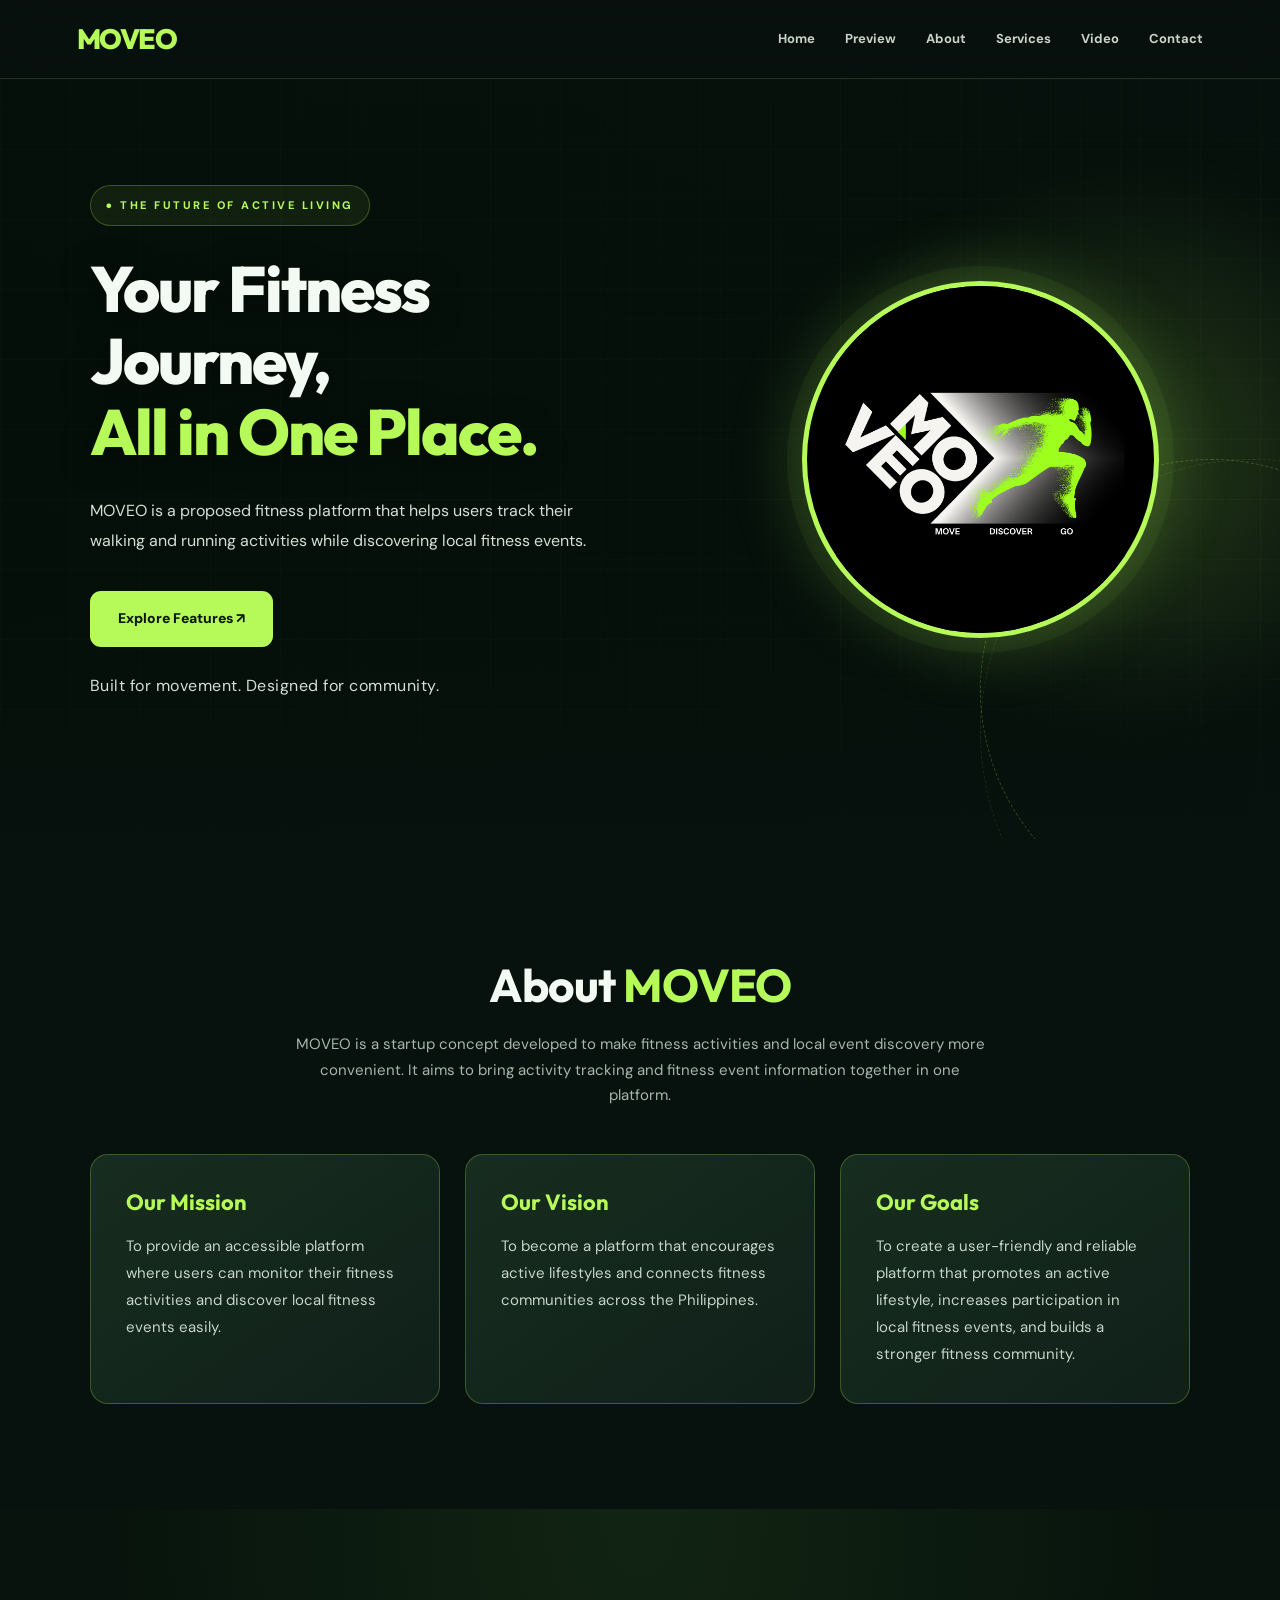
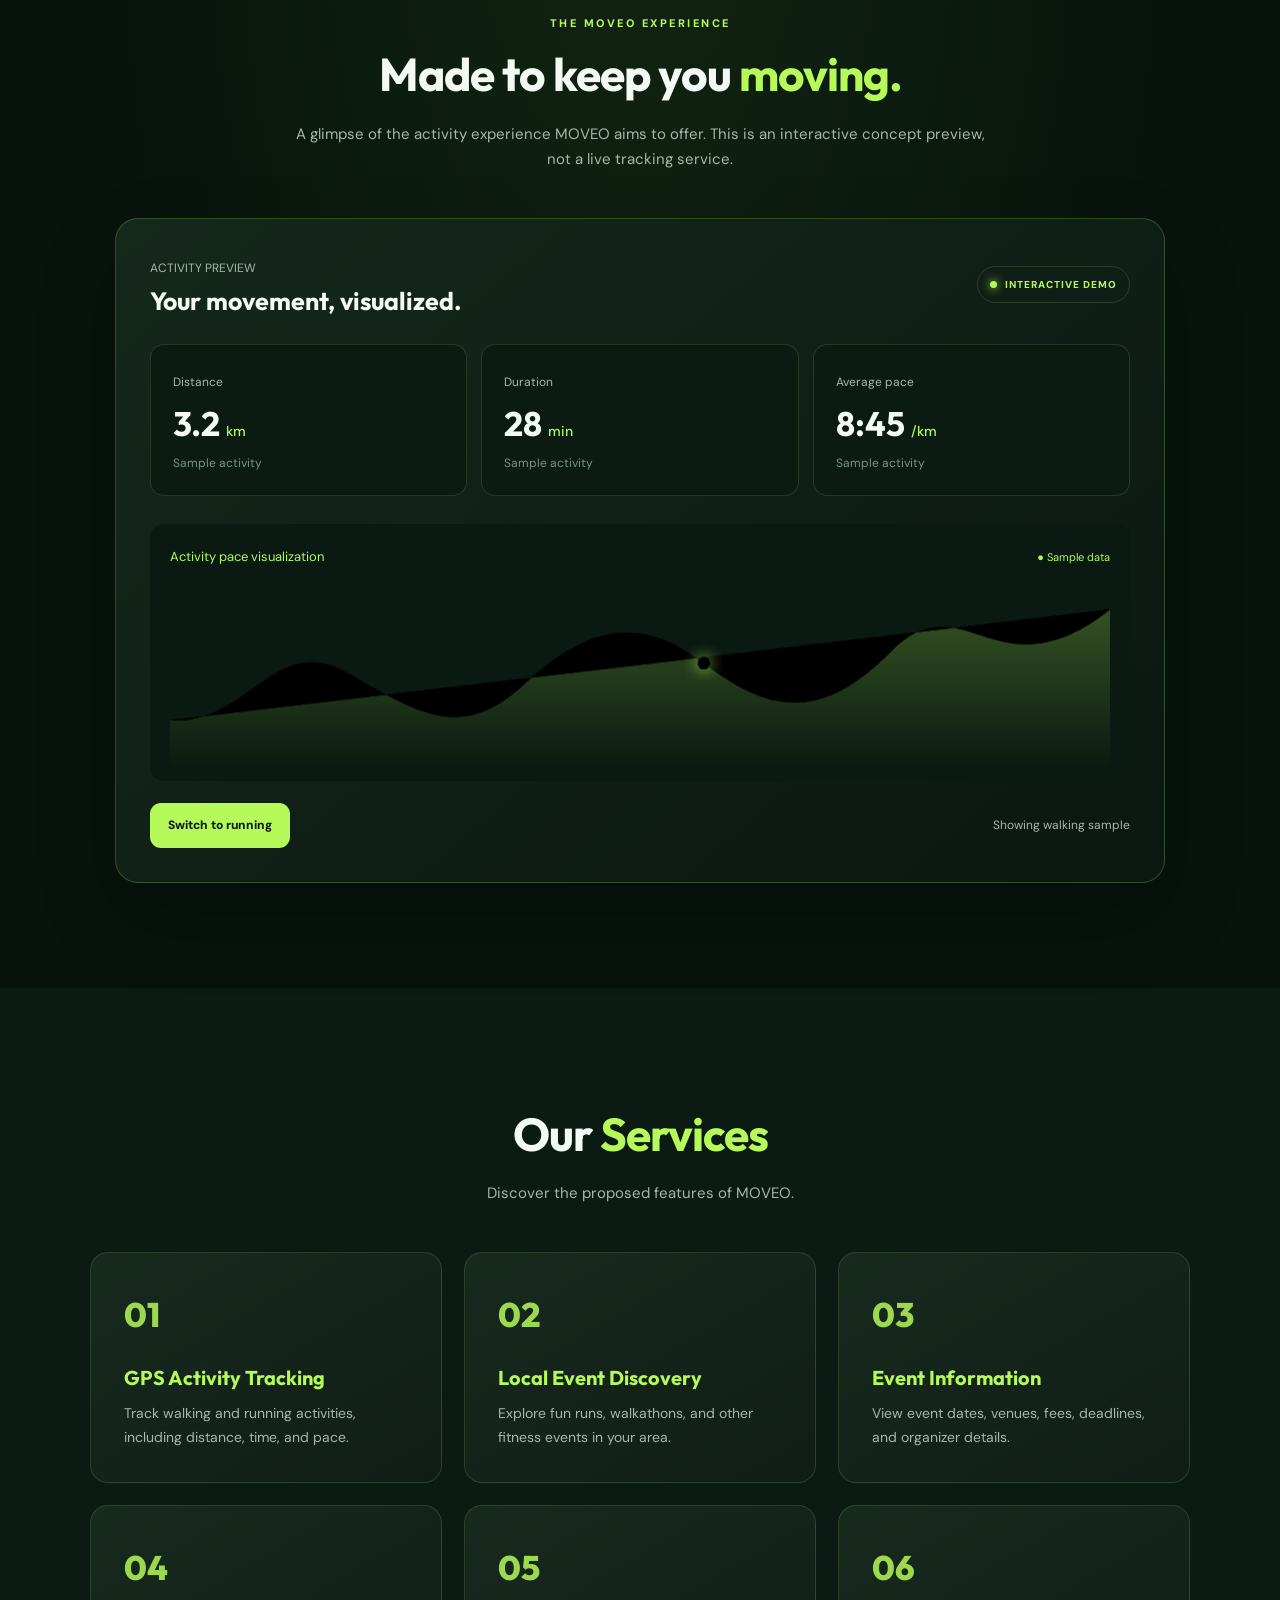
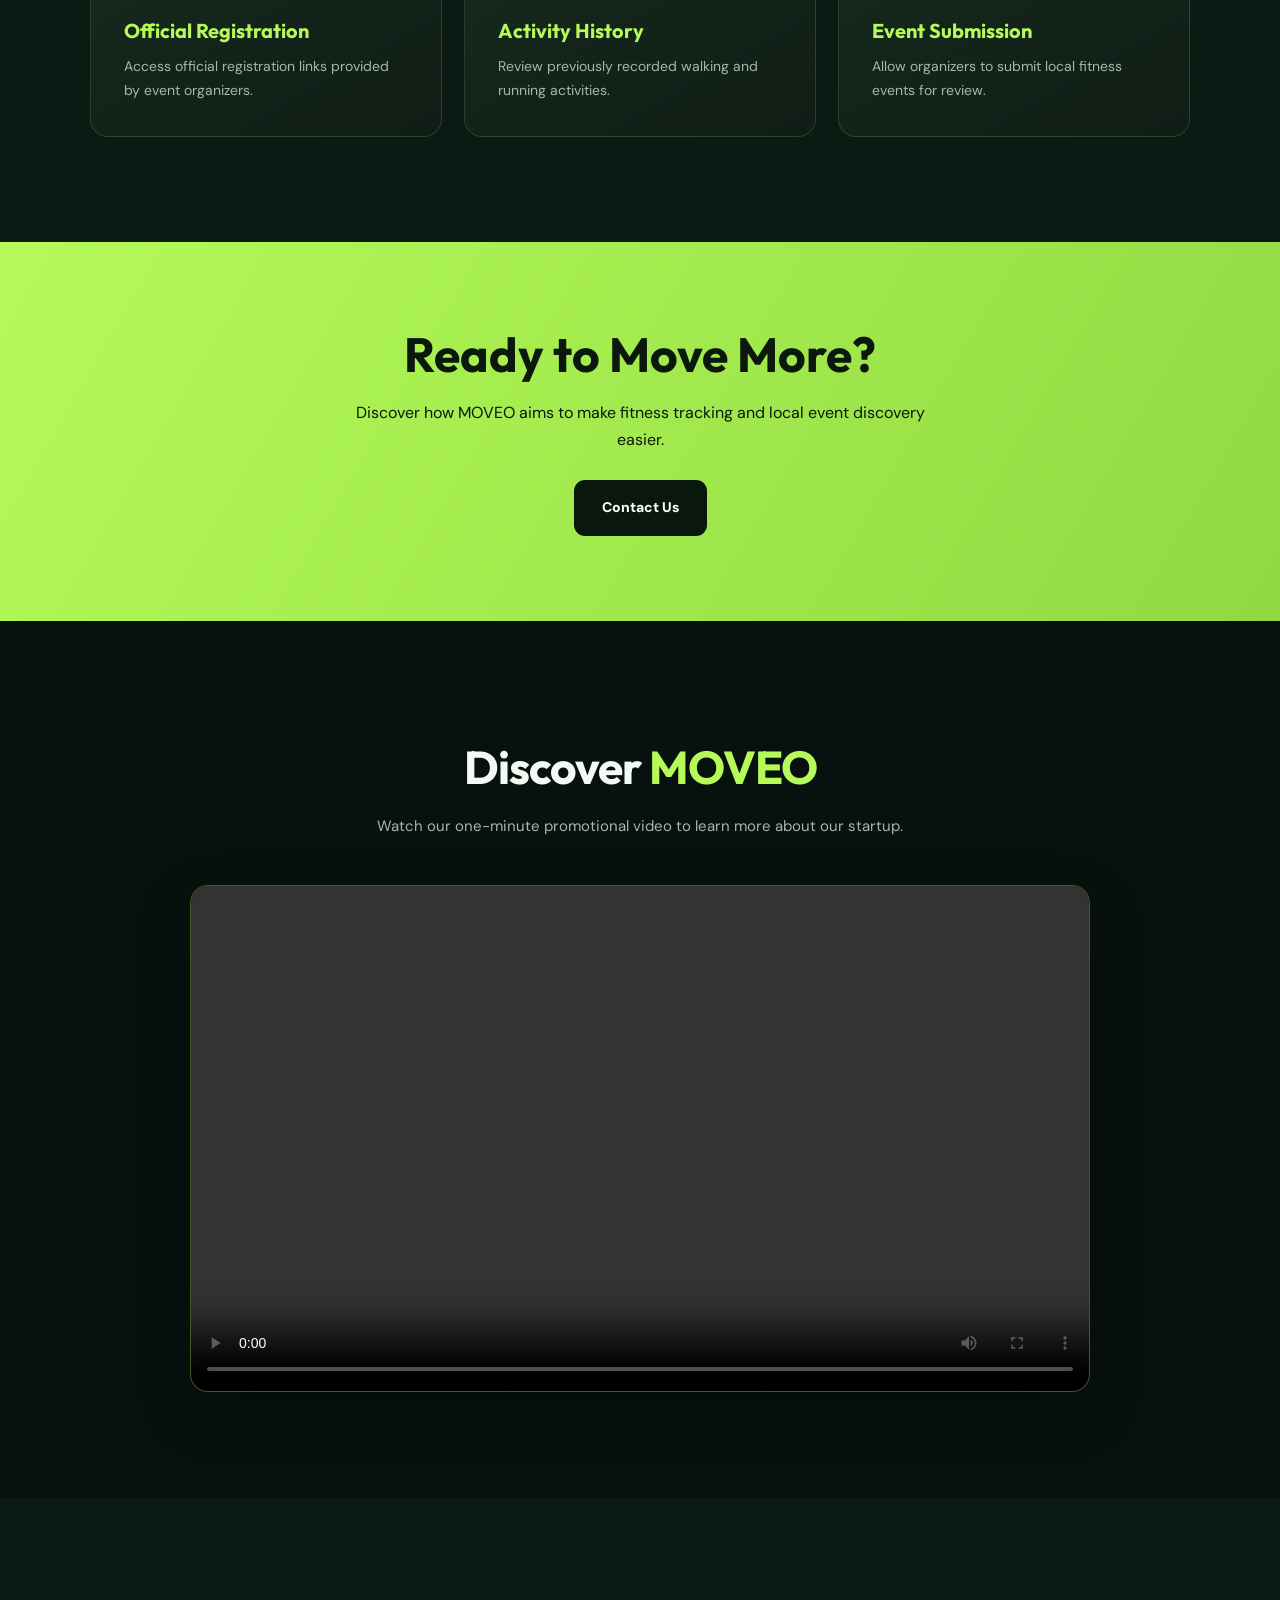
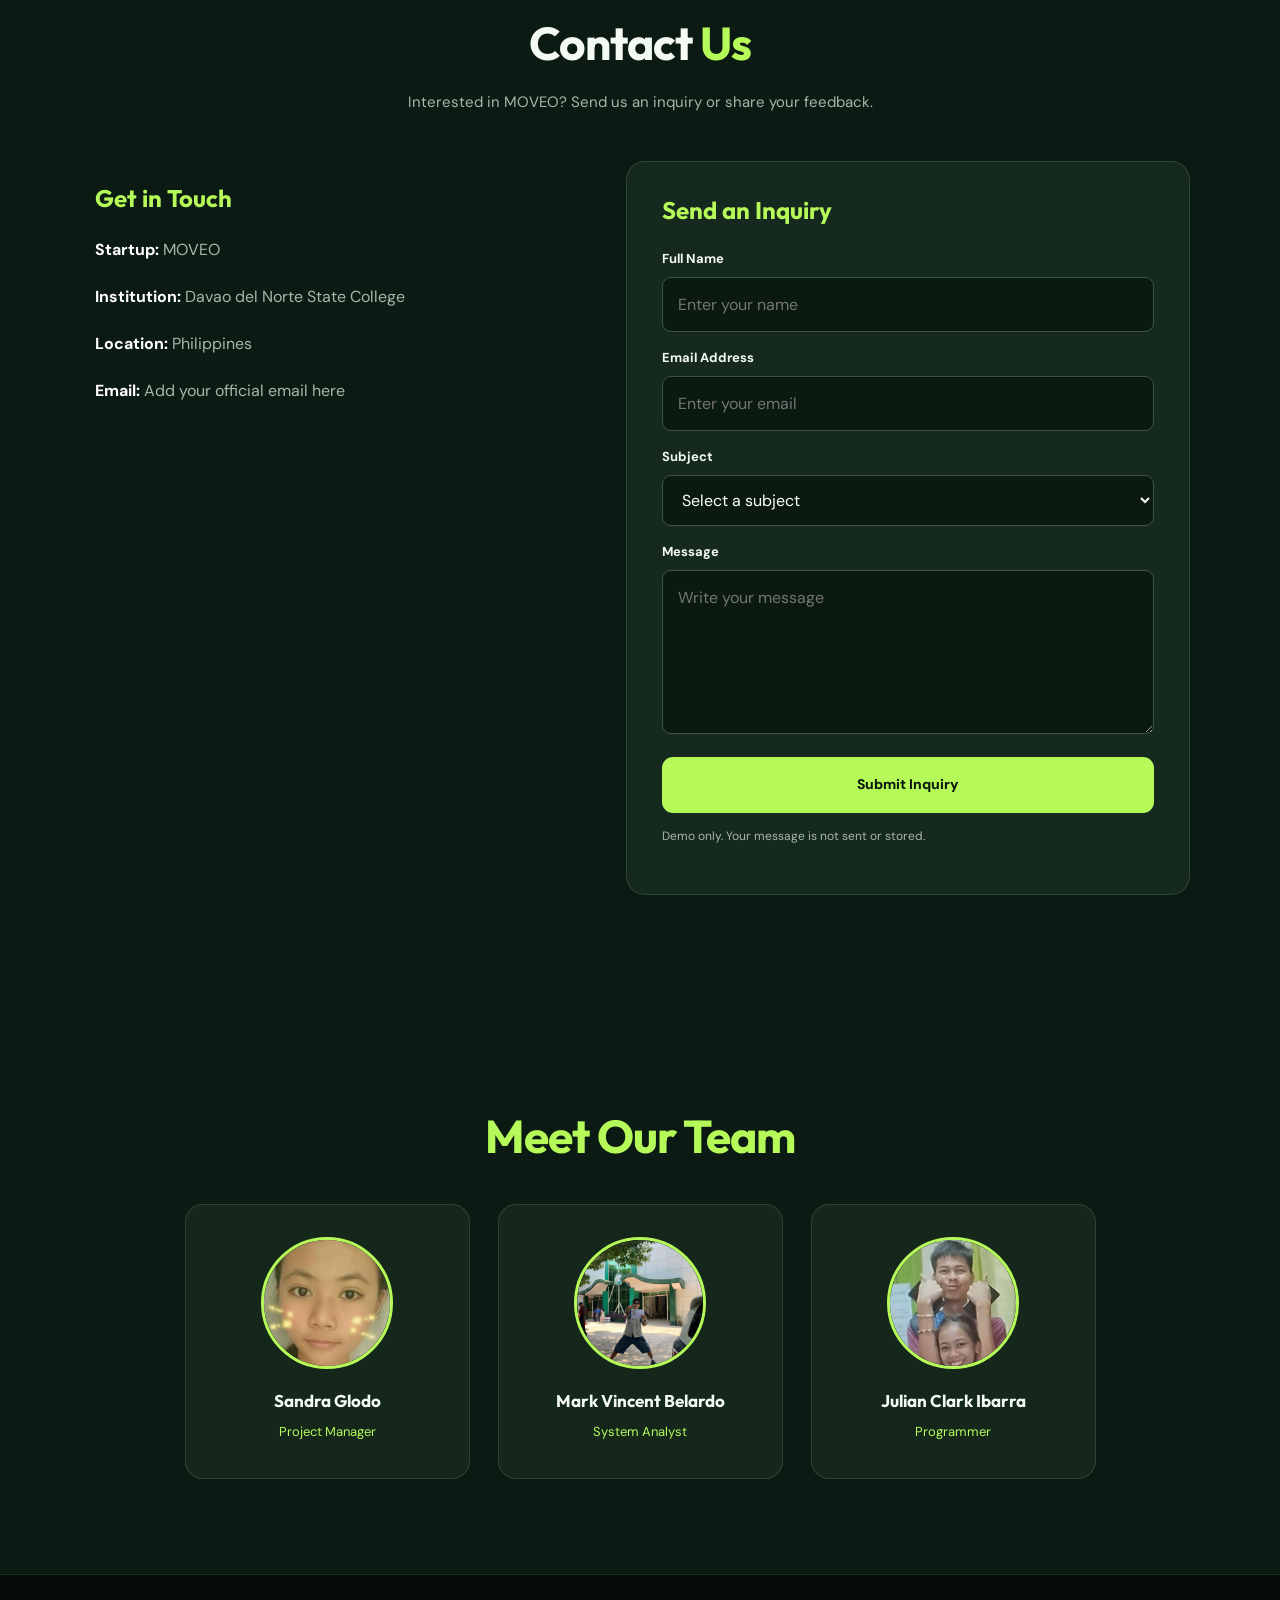
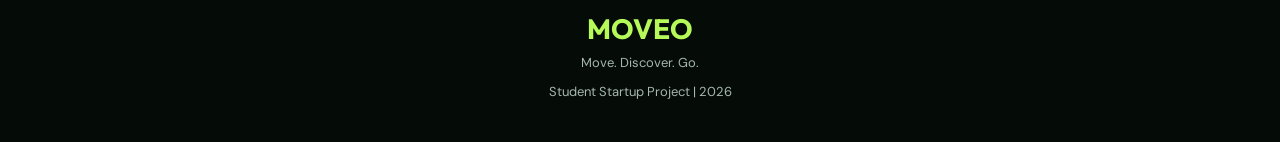
==== MOVEO JS/website.html @ 312fa12c "Add files via upload" ====
<!DOCTYPE html>

<html lang="en">
<head>
<meta charset="utf-8"/>
<meta content="width=device-width, initial-scale=1.0" name="viewport"/>
<title>MOVEO | Move. Discover. Go.</title>
<link href="style.css" rel="stylesheet"/>
<link href="https://fonts.googleapis.com" rel="preconnect"/><link crossorigin="" href="https://fonts.gstatic.com" rel="preconnect"/><link href="https://fonts.googleapis.com/css2?family=DM+Sans:wght@400;500;600;700&amp;family=Outfit:wght@400;500;600;700;800&amp;display=swap" rel="stylesheet"/><script defer="True" src="script.js"></script></head>
<body>
<!-- Navigation -->
<header>
<nav class="navbar">
<button aria-expanded="false" aria-label="Toggle navigation" class="menu-toggle" type="button">☰</button><a class="logo" href="#home">MOVEO</a>
<div class="nav-links">
<a href="#home">Home</a><a href="#preview">Preview</a>
<a href="#about">About</a>
<a href="#services">Services</a>
<a href="#video">Video</a>
<a href="#contact">Contact</a>
</div>
</nav>
</header>
<!-- 1. Home -->

<!-- HOME / HERO SECTION -->
<section class="hero" id="home">

    <!-- Background animations -->
    <div class="hero-effects" aria-hidden="true">
        <div class="hero-glow"></div>
        <div class="hero-grid"></div>
        <div class="hero-light"></div>
    </div>

    <!-- LEFT SIDE: TEXT -->
    <div class="hero-content">

        <div class="hero-badge">
            ● THE FUTURE OF ACTIVE LIVING
        </div>

        <h1>
            Your Fitness<br>
            Journey,
            <span>All in One Place.</span>
        </h1>

        <p class="hero-description">
            MOVEO is a proposed fitness platform that
            helps users track their walking and running
            activities while discovering local fitness events.
        </p>

        <a href="#services" class="btn">
            Explore Features ↗
        </a>

        <p class="hero-footnote">
            Built for movement. Designed for community.
        </p>

    </div>

    <!-- RIGHT SIDE: MOVEO LOGO -->
    <div class="hero-image tilt">

        <div class="orbit orbit-one"></div>
        <div class="orbit orbit-two"></div>

        <img
            src="image/M1.png"
            alt="MOVEO Logo"
        >

    </div>

</section>

<!-- 2. About Us -->

<!-- ABOUT MOVEO -->
<section class="section" id="about">

    <h2>About <span>MOVEO</span></h2>

    <p class="section-description">
        MOVEO is a startup concept developed to make fitness
        activities and local event discovery more convenient.
        It aims to bring activity tracking and fitness event
        information together in one platform.
    </p>

    <div class="cards about-cards">

        <!-- OUR MISSION -->
        <div class="card tilt">

            <h3>Our Mission</h3>

            <p>
                To provide an accessible platform where users
                can monitor their fitness activities and
                discover local fitness events easily.
            </p>

        </div>

        <!-- OUR VISION -->
        <div class="card tilt">

            <h3>Our Vision</h3>

            <p>
                To become a platform that encourages active
                lifestyles and connects fitness communities
                across the Philippines.
            </p>

        </div>

        <!-- OUR GOALS -->
        <div class="card tilt">

            <h3>Our Goals</h3>

            <p>
                To create a user-friendly and reliable platform
                that promotes an active lifestyle, increases
                participation in local fitness events, and
                builds a stronger fitness community.
            </p>

        </div>

    </div>

</section>

<!-- 3. Products or Services -->
<section class="section preview-section" id="preview"><div class="section-eyebrow">THE MOVEO EXPERIENCE</div>
    <h2>Made to keep you <span>moving.</span></h2>

    <p class="section-description">
        A glimpse of the activity experience MOVEO aims to offer. This is an interactive concept preview, not a live tracking service.
    </p>
    
    <div class="dashboard"><div class="dashboard-top"><div><small>ACTIVITY PREVIEW</small><h3>Your movement, visualized.</h3></div><span class="demo-chip"><i></i> INTERACTIVE DEMO</span></div><div class="dash-grid"><div class="metric"><small>Distance</small><strong id="distance">3.2 <em>km</em></strong><div class="metric-sub">Sample activity</div></div><div class="metric"><small>Duration</small><strong id="duration">28 <em>min</em></strong><div class="metric-sub">Sample activity</div></div><div class="metric"><small>Average pace</small><strong id="pace">8:45 <em>/km</em></strong><div class="metric-sub">Sample activity</div></div></div>
    
  
<!-- ANIMATED ACTIVITY GRAPH -->
<div class="chart-area">

    <div class="chart-head">
        <span>Activity pace visualization</span>
        <span class="chart-legend">● Sample data</span>
    </div>

    <svg
        id="activity-chart"
        viewBox="0 0 900 180"
        preserveAspectRatio="none"
        role="img"
        aria-label="Animated activity pace graph"
    >

        <defs>
            <linearGradient
                id="fillChart"
                x1="0"
                x2="0"
                y1="0"
                y2="1"
            >
                <stop
                    offset="0%"
                    stop-color="#b5fa59"
                    stop-opacity=".25"
                />

                <stop
                    offset="100%"
                    stop-color="#b5fa59"
                    stop-opacity="0"
                />
            </linearGradient>
        </defs>

        <!-- Gradient background -->
        <path
            id="chart-fill"
            fill="url(#fillChart)"
        ></path>

        <!-- Glowing line -->
        <path id="chart-glow"></path>

        <!-- Main animated line -->
        <path id="chart-line"></path>

        <!-- Moving glowing dot -->
        <circle
            id="chart-dot"
            r="6"
            cx="0"
            cy="130"
        ></circle>

    </svg>

</div>


<div class="dash-actions"><button class="btn btn-small" id="demo-toggle" type="button">Switch to running</button><span id="demo-label">Showing walking sample</span></div></div></section><section class="section dark-section" id="services">
<h2>Our <span>Services</span></h2>
<p class="section-description">
            Discover the proposed features of MOVEO.
        </p>
<div class="cards">
<div class="card tilt">
<div class="service-icon">01</div>
<h3>GPS Activity Tracking</h3>
<p>
                    Track walking and running activities,
                    including distance, time, and pace.
                </p>
</div>
<div class="card tilt">
<div class="service-icon">02</div>
<h3>Local Event Discovery</h3>
<p>
                    Explore fun runs, walkathons, and
                    other fitness events in your area.
                </p>
</div>
<div class="card tilt">
<div class="service-icon">03</div>
<h3>Event Information</h3>
<p>
                    View event dates, venues, fees,
                    deadlines, and organizer details.
                </p>
</div>
<div class="card tilt">
<div class="service-icon">04</div>
<h3>Official Registration</h3>
<p>
                    Access official registration links
                    provided by event organizers.
                </p>
</div>
<div class="card tilt">
<div class="service-icon">05</div>
<h3>Activity History</h3>
<p>
                    Review previously recorded walking
                    and running activities.
                </p>
</div>
<div class="card tilt">
<div class="service-icon">06</div>
<h3>Event Submission</h3>
<p>
                    Allow organizers to submit local
                    fitness events for review.
                </p>
</div>
</div>
</section>
<!-- 4. Call to Action -->
<section class="cta">
<h2>Ready to Move More?</h2>
<p>
            Discover how MOVEO aims to make
            fitness tracking and local event
            discovery easier.
        </p>
<a class="btn btn-dark" href="#contact">
            Contact Us
        </a>
</section>
<!-- 5. Promotional Video -->
<section class="section" id="video">
<h2>Discover <span>MOVEO</span></h2>
<p class="section-description">
            Watch our one-minute promotional video
            to learn more about our startup.
        </p>
<div class="video-container">
<video controls="" preload="metadata">
<source src="image/promvideo.mp4" type="video/mp4"/>
                Your browser does not support
                the video element.
            </video>
</div>
</section>
<!-- 6. Contact Information -->
<section class="section dark-section" id="contact">
<h2>Contact <span>Us</span></h2>
<p class="section-description">
            Interested in MOVEO? Send us an inquiry
            or share your feedback.
        </p>
<div class="contact-layout">
<div class="contact-info">
<h3>Get in Touch</h3>
<p>
<strong>Startup:</strong> MOVEO
                </p>
<p>
<strong>Institution:</strong>
                    Davao del Norte State College
                </p>
<p>
<strong>Location:</strong>
                    Philippines
                </p>
<p>
<strong>Email:</strong>
                    Add your official email here
                </p>
</div>
<!-- 7. Simple Inquiry Form -->
<form class="contact-form" id="contact-form">
<h3>Send an Inquiry</h3>
<label for="name">Full Name</label>
<input id="name" name="name" placeholder="Enter your name" required="" type="text"/>
<label for="email">Email Address</label>
<input id="email" name="email" placeholder="Enter your email" required="" type="email"/>
<label for="subject">Subject</label>
<select id="subject" name="subject" required="">
<option value="">Select a subject</option>
<option value="general">General Inquiry</option>
<option value="events">Fitness Events</option>
<option value="feedback">Feedback</option>
</select>
<label for="message">Message</label>
<textarea id="message" name="message" placeholder="Write your message" required="" rows="5"></textarea>
<button class="btn" type="submit">
                    Submit Inquiry
                </button>
<p class="form-note">Demo only. Your message is not sent or stored.</p>
<p aria-live="polite" class="form-feedback" role="status"></p></form>
</div>
</section>
<!-- Meet Our Team -->
<section class="team-section">
<h2>Meet Our Team</h2>
<div class="team-container">
<div class="team-member tilt">
<img alt="Sandra Glodo" src="image/pic3.jpg"/>
<h4>Sandra Glodo</h4>
<p>Project Manager</p>
</div>
<div class="team-member tilt">
<img alt="Mark Vincent Belardo" src="image/pic2.jpg"/>
<h4>Mark Vincent Belardo</h4>
<p>System Analyst</p>
</div>
<div class="team-member tilt">
<img alt="Julian Clark Ibarra" src="image/pic1.jpg"/>
<h4>Julian Clark Ibarra</h4>
<p>Programmer</p>
</div>
</div>
</section>


<!-- Footer -->
<footer>
<h3>MOVEO</h3>
<p>Move. Discover. Go.</p>
<p>Student Startup Project | 2026</p>
</footer>
</body>
</html>
---- MOVEO JS/style.css ----
/* =========================================
   1. ROOT VARIABLES
========================================= */

:root {
    --bg: #07110d;
    --panel: #102019;
    --panel2: #16291e;
    --lime: #b5fa59;
    --text: #f3f9f3;
    --muted: #a6b7ac;
    --line: rgba(186, 255, 163, .14);
}


/* =========================================
   2. GENERAL STYLES
========================================= */

* {
    box-sizing: border-box;
    margin: 0;
    padding: 0;
}

html {
    scroll-behavior: smooth;
    scroll-padding-top: 90px;
}

body {
    font-family: "DM Sans", sans-serif;
    background: var(--bg);
    color: var(--text);
    line-height: 1.7;
    overflow-x: hidden;
}

h1,
h2,
h3,
h4,
.logo {
    font-family: Outfit, sans-serif;
    line-height: 1.16;
}

a {
    color: inherit;
    text-decoration: none;
}

span {
    color: var(--lime);
}

button,
input,
select,
textarea {
    font: inherit;
}

button {
    cursor: pointer;
}

::selection {
    background: var(--lime);
    color: var(--bg);
}


/* =========================================
   3. HEADER AND NAVIGATION
========================================= */

header {
    position: sticky;
    top: 0;
    z-index: 100;
    background: rgba(7, 17, 13, .86);
    backdrop-filter: blur(20px);
    border-bottom: 1px solid var(--line);
}

.navbar {
    max-width: 1400px;
    margin: auto;
    min-height: 78px;
    padding: 15px 6%;

    display: flex;
    align-items: center;
    justify-content: space-between;
    gap: 25px;
}

.logo {
    font-size: 28px;
    font-weight: 800;
    letter-spacing: -1.5px;
    color: var(--lime);
}

.nav-links {
    display: flex;
    align-items: center;
    gap: 30px;
}

.nav-links a {
    font-size: 13px;
    font-weight: 700;
    color: #c7d4c9;
    transition: color .2s;
}

.nav-links a:hover,
.nav-links a:focus-visible {
    color: var(--lime);
}

.menu-toggle {
    display: none;
    background: none;
    border: 1px solid var(--line);
    border-radius: 10px;
    color: var(--lime);
    padding: 7px 13px;
    font-size: 22px;
}


/* =========================================
   4. HERO SECTION
========================================= */

.hero {
    position: relative;
    isolation: isolate;
    max-width: 1600px;
    margin: auto;
    min-height: 660px;
    padding: 110px 7% 130px;

    display: flex;
    align-items: center;
    justify-content: space-between;
    gap: 65px;

    background:
        radial-gradient(
            ellipse at 78% 42%,
            rgba(113, 209, 73, .18),
            transparent 42%
        ),
        linear-gradient(
            145deg,
            #091a10,
            #07110d 70%
        );
}

.hero:before {
    content: "";
    position: absolute;
    inset: 0;
    z-index: -1;
    opacity: .15;

    background-image:
        linear-gradient(
            rgba(181, 250, 89, .12) 1px,
            transparent 1px
        ),
        linear-gradient(
            90deg,
            rgba(181, 250, 89, .12) 1px,
            transparent 1px
        );

    background-size: 60px 60px;
    mask-image: linear-gradient(to right, transparent, black);
}

.hero-content {
    max-width: 640px;
    z-index: 1;
}

.hero-badge,
.section-eyebrow {
    color: var(--lime);
    font-size: 11px;
    font-weight: 800;
    letter-spacing: 2.5px;
}

.hero-badge {
    display: inline-flex;
    padding: 10px 15px;
    border: 1px solid rgba(181, 250, 89, .25);
    border-radius: 50px;
    background: rgba(181, 250, 89, .07);
    margin-bottom: 27px;
}

.hero h1 {
    font-size: clamp(44px, 5.3vw, 79px);
    font-weight: 800;
    letter-spacing: -2.7px;
    margin-bottom: 25px;
}

.hero h1 span {
    display: block;
}

.hero-content > p:not(.tagline) {
    max-width: 530px;
    color: var(--muted);
    font-size: 16px;
    margin-bottom: 34px;
}


/* =========================================
   5. HERO IMAGE AND 3D EFFECTS
========================================= */

.hero-image {
    position: relative;
    flex: 0 0 35%;

    display: grid;
    place-items: center;

    transform-style: preserve-3d;
    transition: transform .25s ease;
}

.hero-image img {
    position: relative;
    z-index: 2;

    width: min(100%, 390px);
    aspect-ratio: 1;
    object-fit: cover;
    border-radius: 50%;
    border: 6px solid var(--lime);

    box-shadow:
        0 0 0 17px rgba(181, 250, 89, .045),
        0 0 95px rgba(181, 250, 89, .22);

    animation: float 6s ease-in-out infinite;
}

.orbit {
    position: absolute;
    border: 1px dashed rgba(181, 250, 89, .3);
    border-radius: 50%;
    aspect-ratio: 1;
    pointer-events: none;
}

.orbit-one {
    width: 115%;
    animation: spin 35s linear infinite;
}

.orbit-two {
    width: 135%;
    border-color: rgba(181, 250, 89, .11);
    animation: spin 50s linear infinite reverse;
}

.hero-footnote {
    position: absolute;
    bottom: 42px;
    left: 7%;
    font-size: 12px;
    color: #8ca395;
    letter-spacing: 1px;
}


/* =========================================
   6. BUTTONS
========================================= */

.btn {
    display: inline-flex;
    align-items: center;
    justify-content: center;
    gap: 10px;

    padding: 15px 27px;
    border: 1px solid transparent;
    border-radius: 11px;

    background: var(--lime);
    color: #0a170e;

    font-size: 14px;
    font-weight: 800;

    transition:
        transform .25s,
        box-shadow .25s,
        background .25s;
}

.btn:hover {
    transform: translateY(-3px);
    background: #cbff82;
    box-shadow: 0 12px 35px rgba(181, 250, 89, .18);
}

.btn-dark {
    background: #0a170e;
    color: white;
}

.btn-dark:hover {
    background: #203529;
    color: white;
}

.btn-small {
    padding: 11px 17px;
    font-size: 12px;
}


/* =========================================
   7. COMMON SECTIONS
========================================= */

.section {
    padding: 105px 7%;
    text-align: center;
}

.section h2,
.team-section h2 {
    font-size: clamp(30px, 3.6vw, 48px);
    letter-spacing: -1px;
    margin: 15px 0 20px;
}

.section-description {
    max-width: 700px;
    margin: 0 auto 45px;
    color: var(--muted);
    font-size: 15px;
}

.dark-section,
.team-section {
    background: #0b1a12;
}


/* =========================================
   8. SERVICE CARDS
========================================= */

.cards {
    display: grid;
    grid-template-columns: repeat(3, minmax(0, 1fr));

    max-width: 1160px;
    margin: auto;
    gap: 22px;
}

.card {
    min-height: 210px;
    text-align: left;
    padding: 33px;

    background: linear-gradient(
        150deg,
        #172a1e,
        #101d16
    );

    border: 1px solid var(--line);
    border-radius: 18px;

    transition:
        transform .3s,
        border-color .3s,
        box-shadow .3s;

    transform-style: preserve-3d;
}

.card:hover,
.team-member:hover {
    border-color: rgba(181, 250, 89, .5);
    box-shadow: 0 20px 50px rgba(0, 0, 0, .18);
}

.card h3 {
    font-size: 20px;
    color: var(--lime);
    margin-bottom: 13px;
}

.card p {
    font-size: 14px;
    color: var(--muted);
}

.service-icon {
    font-size: 34px;
    font-weight: 800;
    color: var(--lime);
    opacity: .85;
    margin-bottom: 22px;
    font-family: Outfit, sans-serif;
}


/* =========================================
   9. DASHBOARD PREVIEW
========================================= */

.preview-section {
    background:
        radial-gradient(
            ellipse at 50% 0,
            rgba(125, 208, 83, .09),
            transparent 60%
        ),
        #07130c;
}

.dashboard {
    max-width: 1050px;
    margin: auto;
    text-align: left;

    background: linear-gradient(
        140deg,
        #15281c,
        #0b1711
    );

    border: 1px solid rgba(181, 250, 89, .22);
    border-radius: 23px;
    padding: 34px;

    box-shadow: 0 35px 80px rgba(0, 0, 0, .2);
}

.dashboard-top,
.dash-actions,
.chart-head {
    display: flex;
    align-items: center;
    justify-content: space-between;
    gap: 20px;
}

.dashboard-top small,
.metric small {
    color: var(--muted);
    font-size: 12px;
}

.dashboard-top h3 {
    font-size: 25px;
    margin-top: 7px;
}

.demo-chip {
    font-size: 10px;
    font-weight: 800;
    letter-spacing: 1px;
    color: var(--lime);

    border: 1px solid var(--line);
    border-radius: 40px;
    padding: 9px 12px;
    white-space: nowrap;
}

.demo-chip i {
    display: inline-block;
    width: 7px;
    height: 7px;
    border-radius: 50%;
    background: var(--lime);
    margin-right: 5px;
    box-shadow: 0 0 10px var(--lime);
}


/* =========================================
   10. DASHBOARD METRICS
========================================= */

.dash-grid {
    display: grid;
    grid-template-columns: repeat(3, 1fr);
    gap: 14px;
    margin: 28px 0;
}

.metric {
    background: #0b1b12;
    border: 1px solid var(--line);
    border-radius: 14px;
    padding: 22px;
}

.metric strong {
    display: block;
    font: 700 34px Outfit, sans-serif;
    margin: 8px 0;
}

.metric em {
    font: 500 14px "DM Sans", sans-serif;
    color: var(--lime);
}

.metric-sub {
    color: #789383;
    font-size: 12px;
}


/* =========================================
   11. DASHBOARD CHART
========================================= */

.chart-area {
    border-radius: 14px;
    background: #0a1911;
    padding: 22px 20px 8px;
}

.chart-head {
    font-size: 13px;
    color: #d9e8d8;
}

.chart-legend {
    color: var(--lime);
    font-size: 11px;
}

.chart-area svg {
    width: 100%;
    height: 170px;
    display: block;
    margin-top: 15px;
}

.dash-actions {
    margin-top: 22px;
}

.dash-actions > span {
    font-size: 12px;
    color: var(--muted);
}


/* =========================================
   12. CALL TO ACTION
========================================= */

.cta {
    padding: 85px 7%;
    text-align: center;

    background: linear-gradient(
        120deg,
        #b5fa59,
        #90d942
    );

    color: #0a180e;
}

.cta h2 {
    font-size: clamp(32px, 4vw, 48px);
    margin-bottom: 16px;
}

.cta p {
    max-width: 610px;
    margin: 0 auto 27px;
}


/* =========================================
   13. PROMOTIONAL VIDEO
========================================= */

.video-container {
    max-width: 900px;
    margin: auto;

    border: 1px solid rgba(181, 250, 89, .35);
    border-radius: 18px;
    overflow: hidden;

    background: #020704;
    box-shadow: 0 20px 55px rgba(0, 0, 0, .25);
}

.video-container video {
    width: 100%;
    display: block;
    aspect-ratio: 16 / 9;
}


/* =========================================
   14. CONTACT SECTION
========================================= */

.contact-layout {
    display: grid;
    grid-template-columns: 1fr 1.15fr;
    gap: 45px;

    max-width: 1100px;
    margin: auto;
    text-align: left;
}

.contact-info {
    padding: 24px 5px;
}

.contact-info h3,
.contact-form h3 {
    color: var(--lime);
    font-size: 24px;
    margin-bottom: 23px;
}

.contact-info p {
    color: var(--muted);
    margin-bottom: 20px;
}

.contact-info strong {
    color: white;
}


/* =========================================
   15. CONTACT FORM
========================================= */

.contact-form {
    background: var(--panel2);
    padding: 35px;
    border: 1px solid var(--line);
    border-radius: 19px;
}

.contact-form label {
    display: block;
    margin: 15px 0 7px;
    font-size: 13px;
    font-weight: 700;
}

.contact-form input,
.contact-form select,
.contact-form textarea {
    display: block;
    width: 100%;
    padding: 13px 15px;

    border: 1px solid #3a5641;
    border-radius: 9px;

    background: #0a1a10;
    color: white;
    outline: none;

    transition: border-color .2s;
}

.contact-form :is(input, select, textarea):focus {
    border-color: var(--lime);
    box-shadow: 0 0 0 3px rgba(181, 250, 89, .1);
}

.contact-form button {
    width: 100%;
    margin-top: 23px;
}

.form-note,
.form-feedback {
    font-size: 12px;
    color: var(--muted);
    margin-top: 13px;
}


/* =========================================
   16. MEET OUR TEAM
========================================= */

.team-section {
    text-align: center;
    padding: 95px 7%;
}

.team-section h2 {
    color: var(--lime);
    margin-bottom: 40px;
}

.team-container {
    display: flex;
    justify-content: center;
    flex-wrap: wrap;
    gap: 28px;

    max-width: 1000px;
    margin: auto;
}

.team-member {
    flex: 1 1 220px;
    max-width: 285px;
    min-height: 275px;
    padding: 32px 20px;

    background: #15271b;
    border: 1px solid var(--line);
    border-radius: 18px;

    transition:
        transform .3s,
        border-color .3s,
        box-shadow .3s;
}

.team-member img {
    display: block;
    width: 132px;
    height: 132px;

    object-fit: cover;
    border: 3px solid var(--lime);
    border-radius: 50%;
    margin: 0 auto 22px;
}

.team-member h4 {
    font-size: 17px;
    margin-bottom: 10px;
}

.team-member p {
    color: var(--lime);
    font-size: 13px;
}


/* =========================================
   17. FOOTER
========================================= */

footer {
    background: #050c08;
    padding: 38px 20px;
    text-align: center;
    border-top: 1px solid var(--line);
}

footer h3 {
    color: var(--lime);
    font-size: 28px;
}

footer p {
    color: var(--muted);
    font-size: 13px;
    margin-top: 7px;
}


/* =========================================
   18. ANIMATIONS
========================================= */

@keyframes float {
    50% {
        transform: translateY(-15px);
    }
}

@keyframes spin {
    to {
        transform: rotate(360deg);
    }
}

.reveal {
    opacity: 0;
    transform: translateY(25px);

    transition:
        opacity .65s ease,
        transform .65s ease;
}

.reveal.visible {
    opacity: 1;
    transform: translateY(0);
}


/* =========================================
   19. TABLET RESPONSIVE DESIGN
========================================= */

@media (max-width: 900px) {

    .hero {
        gap: 30px;
    }

    .cards {
        grid-template-columns: repeat(2, 1fr);
    }

    .hero h1 {
        font-size: clamp(38px, 5vw, 58px);
    }

    .contact-layout {
        gap: 25px;
    }
}


/* =========================================
   20. MOBILE RESPONSIVE DESIGN
========================================= */

@media (max-width: 700px) {

    /* Navigation */

    .navbar {
        min-height: 70px;
    }

    .menu-toggle {
        display: block;
    }

    .nav-links {
        display: none;
        position: absolute;
        left: 0;
        right: 0;
        top: 100%;

        background: #0c1d12;
        border-bottom: 1px solid var(--line);
        padding: 22px 7%;

        flex-direction: column;
        align-items: flex-start;
        gap: 20px;
    }

    .nav-links.open {
        display: flex;
    }

    /* Hero */

    .hero {
        flex-direction: column;
        text-align: center;
        padding: 75px 7% 90px;
        gap: 65px;
    }

    .hero-content > p:not(.tagline) {
        margin-left: auto;
        margin-right: auto;
    }

    .hero h1 {
        letter-spacing: -1.5px;
    }

    .hero-image {
        width: min(75%, 300px);
        flex: auto;
    }

    .hero-footnote {
        left: 0;
        right: 0;
        bottom: 20px;
    }

    /* Sections and Cards */

    .section {
        padding: 75px 6%;
    }

    .cards {
        grid-template-columns: 1fr;
    }

    .card {
        min-height: auto;
    }

    /* Contact */

    .contact-layout {
        grid-template-columns: 1fr;
    }

    .contact-form {
        padding: 24px;
    }

    /* Dashboard */

    .dashboard {
        padding: 20px;
    }

    .dash-grid {
        grid-template-columns: 1fr;
    }

    .metric {
        padding: 15px;
    }

    .dashboard-top {
        align-items: flex-start;
        flex-direction: column;
    }

    .chart-area svg {
        height: 120px;
    }

    .dash-actions {
        flex-wrap: wrap;
    }

    /* Team */

    .team-section {
        padding: 75px 6%;
    }

    .team-member {
        flex-basis: 180px;
    }
}


/* =========================================
   21. REDUCED MOTION ACCESSIBILITY
========================================= */

@media (prefers-reduced-motion: reduce) {

    *,
    *:before,
    *:after {
        animation-duration: .01ms !important;
        transition-duration: .01ms !important;
        scroll-behavior: auto !important;
    }

    .reveal {
        opacity: 1;
        transform: none;
    }
}

/* =========================================
   MOVEO CINEMATIC RUNNING BACKGROUND
========================================= */

.hero {
    position: relative;
    isolation: isolate;
    overflow: hidden;

    min-height: 760px;
    max-width: 1600px;
    margin: auto;

    display: flex;
    align-items: center;

    background-image:
        linear-gradient(
            90deg,
            rgba(4, 15, 9, 0.98) 0%,
            rgba(4, 15, 9, 0.92) 32%,
            rgba(4, 15, 9, 0.55) 65%,
            rgba(4, 15, 9, 0.22) 100%
        ),
        url("image/running.jpg");

    background-size: cover;
    background-position: center 43%;
    background-repeat: no-repeat;
}

/* Soft dark overlay */

.hero::after {
    content: "";
    position: absolute;
    inset: 0;
    z-index: -1;

    background: linear-gradient(
        0deg,
        #07110d 0%,
        transparent 30%,
        transparent 75%,
        rgba(7, 17, 13, 0.3) 100%
    );

    pointer-events: none;
}

/* Effects container */

.hero-effects {
    position: absolute;
    inset: 0;
    z-index: -1;
    overflow: hidden;
    pointer-events: none;
}

/* Animated green glow */

.hero-glow {
    position: absolute;
    width: 600px;
    height: 600px;
    right: -150px;
    top: 10%;

    background: radial-gradient(
        circle,
        rgba(181, 250, 89, 0.18),
        transparent 70%
    );

    filter: blur(35px);
    animation: glowMove 8s ease-in-out infinite alternate;
}

/* Futuristic grid */

.hero-grid {
    position: absolute;
    inset: 0;

    background-image:
        linear-gradient(
            rgba(181, 250, 89, 0.07) 1px,
            transparent 1px
        ),
        linear-gradient(
            90deg,
            rgba(181, 250, 89, 0.07) 1px,
            transparent 1px
        );

    background-size: 70px 70px;
    opacity: 0.25;
}

/* Animated light effect */

.hero-light {
    position: absolute;
    width: 2px;
    height: 100%;
    left: -10%;

    background: linear-gradient(
        transparent,
        rgba(181, 250, 89, 0.35),
        transparent
    );

    transform: rotate(20deg);
    animation: lightSweep 12s linear infinite;
}

/* Hero content */

.hero-content {
    position: relative;
    z-index: 2;
    max-width: 660px;
}

.hero h1 {
    text-shadow: 0 5px 30px rgba(0, 0, 0, 0.5);
}

.hero-content > p:not(.tagline) {
    color: #d2e0d5;
}

/* Animated entrance */

.hero-badge {
    animation: fadeSlide 0.8s ease both;
}

.hero h1 {
    animation: fadeSlide 1s ease 0.15s both;
}

.hero-content > p {
    animation: fadeSlide 1s ease 0.3s both;
}

.hero-content .btn {
    animation: fadeSlide 1s ease 0.45s both;
}

/* Button glow */

.hero .btn:hover {
    box-shadow:
        0 0 20px rgba(181, 250, 89, 0.45),
        0 0 45px rgba(181, 250, 89, 0.18);

    transform: translateY(-4px);
}

/* =========================================
   ANIMATION KEYFRAMES
========================================= */

@keyframes glowMove {
    from {
        transform: translate(-30px, -20px) scale(0.9);
        opacity: 0.5;
    }

    to {
        transform: translate(30px, 30px) scale(1.2);
        opacity: 1;
    }
}

@keyframes lightSweep {
    from {
        left: -10%;
    }

    to {
        left: 110%;
    }
}

@keyframes fadeSlide {
    from {
        opacity: 0;
        transform: translateY(35px);
    }

    to {
        opacity: 1;
        transform: translateY(0);
    }
}

/* =========================================
   RESPONSIVE DESIGN
========================================= */

@media (max-width: 700px) {

   .hero {
    position: relative;
    isolation: isolate;
    overflow: hidden;

    min-height: 760px;
    max-width: 1600px;
    margin: auto;

    display: flex;
    align-items: center;
    justify-content: space-between;
    gap: 65px;

    padding: 110px 7% 130px;

    background-image:
        linear-gradient(
            90deg,
            rgba(4, 15, 9, 0.96) 0%,
            rgba(4, 15, 9, 0.75) 45%,
            rgba(4, 15, 9, 0.30) 100%
        ),
        url("image/Running.png");

    background-size: 100% 100%, contain;
    background-position: center, right center;
    background-repeat: no-repeat;

    background-color: #07110d;
}}

/* =========================================
   MOVEO HERO BACKGROUND FIX
========================================= */


/* =========================================
   MOVEO HERO - TWO COLUMN LAYOUT
========================================= */

.hero {
    position: relative;
    isolation: isolate;
    overflow: hidden;

    width: 100%;
    max-width: 1600px;
    min-height: 760px;

    margin: 0 auto;
    padding: 100px 7%;

    display: grid;
    grid-template-columns: minmax(0, 1.2fr) minmax(0, 1fr);
    align-items: center;
    column-gap: 65px;

    background-color: #07110d;

    background-image:
        linear-gradient(
            90deg,
            rgba(4, 15, 9, 0.94) 0%,
            rgba(4, 15, 9, 0.70) 42%,
            rgba(4, 15, 9, 0.28) 100%
        ),
        url("image/running-landscape.png");

    background-size: cover;
    background-position: center;
    background-repeat: no-repeat;
}

/* LEFT SIDE */

.hero-content {
    position: relative;
    z-index: 3;

    width: 100%;
    max-width: 660px;
    min-width: 0;

    text-align: left;
}

.hero h1 {
    font-size: clamp(42px, 5vw, 76px);
    line-height: 1.12;
    letter-spacing: -2px;
    margin-bottom: 28px;
}

.hero h1 span {
    display: block;
    color: var(--lime);
}

.hero-description {
    max-width: 530px;
    margin: 0 0 32px;

    font-size: 16px;
    line-height: 1.9;
    color: #e0e9df;
}

.hero-content .btn {
    margin: 0;
}

.hero-footnote {
    position: static;
    display: block;

    margin: 25px 0 0;

    font-size: 13px;
    line-height: 1.7;
    letter-spacing: 0.5px;
    color: #c1d1c4;
}

/* RIGHT SIDE */

.hero-image {
    position: relative;
    z-index: 2;

    width: min(100%, 420px);
    aspect-ratio: 1;

    margin-left: auto;

    display: grid;
    place-items: center;

    transform-style: preserve-3d;
    transition: transform 0.25s ease;
}

.hero-image img {
    position: relative;
    z-index: 2;

    display: block;
    width: 85%;
    height: 85%;

    object-fit: contain;

    border: 5px solid var(--lime);
    border-radius: 50%;

    background: #000;

    box-shadow:
        0 0 0 15px rgba(181, 250, 89, 0.05),
        0 0 70px rgba(181, 250, 89, 0.25);

    animation: float 6s ease-in-out infinite;
}

/* GLOWING ORBITS */

.orbit {
    position: absolute;
    top: 50%;
    left: 50%;

    border: 1px dashed rgba(181, 250, 89, 0.25);
    border-radius: 50%;
    aspect-ratio: 1;

    pointer-events: none;
}

.orbit-one {
    width: 110%;
    animation: spin 35s linear infinite;
}

.orbit-two {
    width: 130%;
    border-color: rgba(181, 250, 89, 0.12);
    animation: spin 50s linear infinite reverse;
}

/* =========================================
   RESPONSIVE DESIGN
========================================= */

@media (max-width: 900px) {

    .hero {
        grid-template-columns: 1.2fr 0.8fr;
        column-gap: 30px;
        padding: 90px 6%;
    }

    .hero h1 {
        font-size: clamp(38px, 5vw, 58px);
    }

    .hero-image {
        width: 100%;
    }
}

@media (max-width: 700px) {

    .hero {
        grid-template-columns: 1fr;
        row-gap: 55px;

        min-height: auto;
        padding: 85px 7% 95px;

        background-position: 60% center;
    }

    .hero-content {
        text-align: center;
        margin: 0 auto;
    }

    .hero h1 {
        font-size: clamp(38px, 8vw, 55px);
    }

    .hero-description {
        margin-left: auto;
        margin-right: auto;
        margin-bottom: 30px;
    }

    .hero-footnote {
        margin-top: 25px;
    }

    .hero-image {
        width: min(75%, 300px);
        margin: 0 auto;
    }
}
@keyframes spin {
    from {
        transform: translate(-50%, -50%) rotate(0deg);
    }

    to {
        transform: translate(-50%, -50%) rotate(360deg);
    }
}

/* =========================================
   ABOUT MOVEO - MISSION, VISION, GOALS
========================================= */

.about-cards {
    display: grid;
    grid-template-columns: repeat(3, minmax(0, 1fr));

    max-width: 1200px;
    margin: 45px auto 0;
    gap: 25px;
}

.about-cards .card {
    min-height: 240px;
    padding: 35px;

    background: linear-gradient(
        145deg,
        #172d1f,
        #102019
    );

    border: 1px solid rgba(181, 250, 89, 0.25);
    border-radius: 18px;

    transition:
        transform 0.3s ease,
        border-color 0.3s ease,
        box-shadow 0.3s ease;
}

.about-cards .card:hover {
    border-color: var(--lime);

    box-shadow:
        0 15px 40px rgba(0, 0, 0, 0.25),
        0 0 25px rgba(181, 250, 89, 0.08);
}

.about-cards .card h3 {
    color: var(--lime);
    font-size: 22px;
    margin-bottom: 18px;
}

.about-cards .card p {
    color: #c7d4c9;
    font-size: 15px;
    line-height: 1.8;
}

/* TABLET */

@media (max-width: 900px) {

    .about-cards {
        grid-template-columns: repeat(2, 1fr);
    }

    .about-cards .card:last-child {
        grid-column: 1 / -1;
    }

}

/* MOBILE */

@media (max-width: 600px) {

    .about-cards {
        grid-template-columns: 1fr;
        gap: 20px;
    }

    .about-cards .card {
        min-height: auto;
        padding: 28px;
    }

    .about-cards .card:last-child {
        grid-column: auto;
    }

}

/* =========================================
   MOVEO ANIMATED ACTIVITY GRAPH
========================================= */

#activity-chart {
    display: block;
    width: 100%;
    height: 190px;
    margin-top: 15px;
}

#chart-line,
#chart-glow {
    stroke-dasharray: 2000;
    stroke-dashoffset: 2000;
}

#chart-line.animate,
#chart-glow.animate {
    animation: drawChart 3s ease-in-out forwards;
}

#chart-fill {
    opacity: 0;
}

#chart-fill.animate {
    animation: fadeChart 2s ease 1s forwards;
}

#chart-dot {
    opacity: 0;
    filter: drop-shadow(0 0 7px #b5fa59);
}

@keyframes drawChart {
    to {
        stroke-dashoffset: 0;
    }
}

@keyframes fadeChart {
    to {
        opacity: 1;
    }
}

@media (max-width: 700px) {
    #activity-chart {
        height: 140px;
    }
}

@media (prefers-reduced-motion: reduce) {
    #chart-line,
    #chart-glow {
        animation: none !important;
        stroke-dashoffset: 0;
    }

    #chart-fill {
        animation: none !important;
        opacity: 1;
    }
}
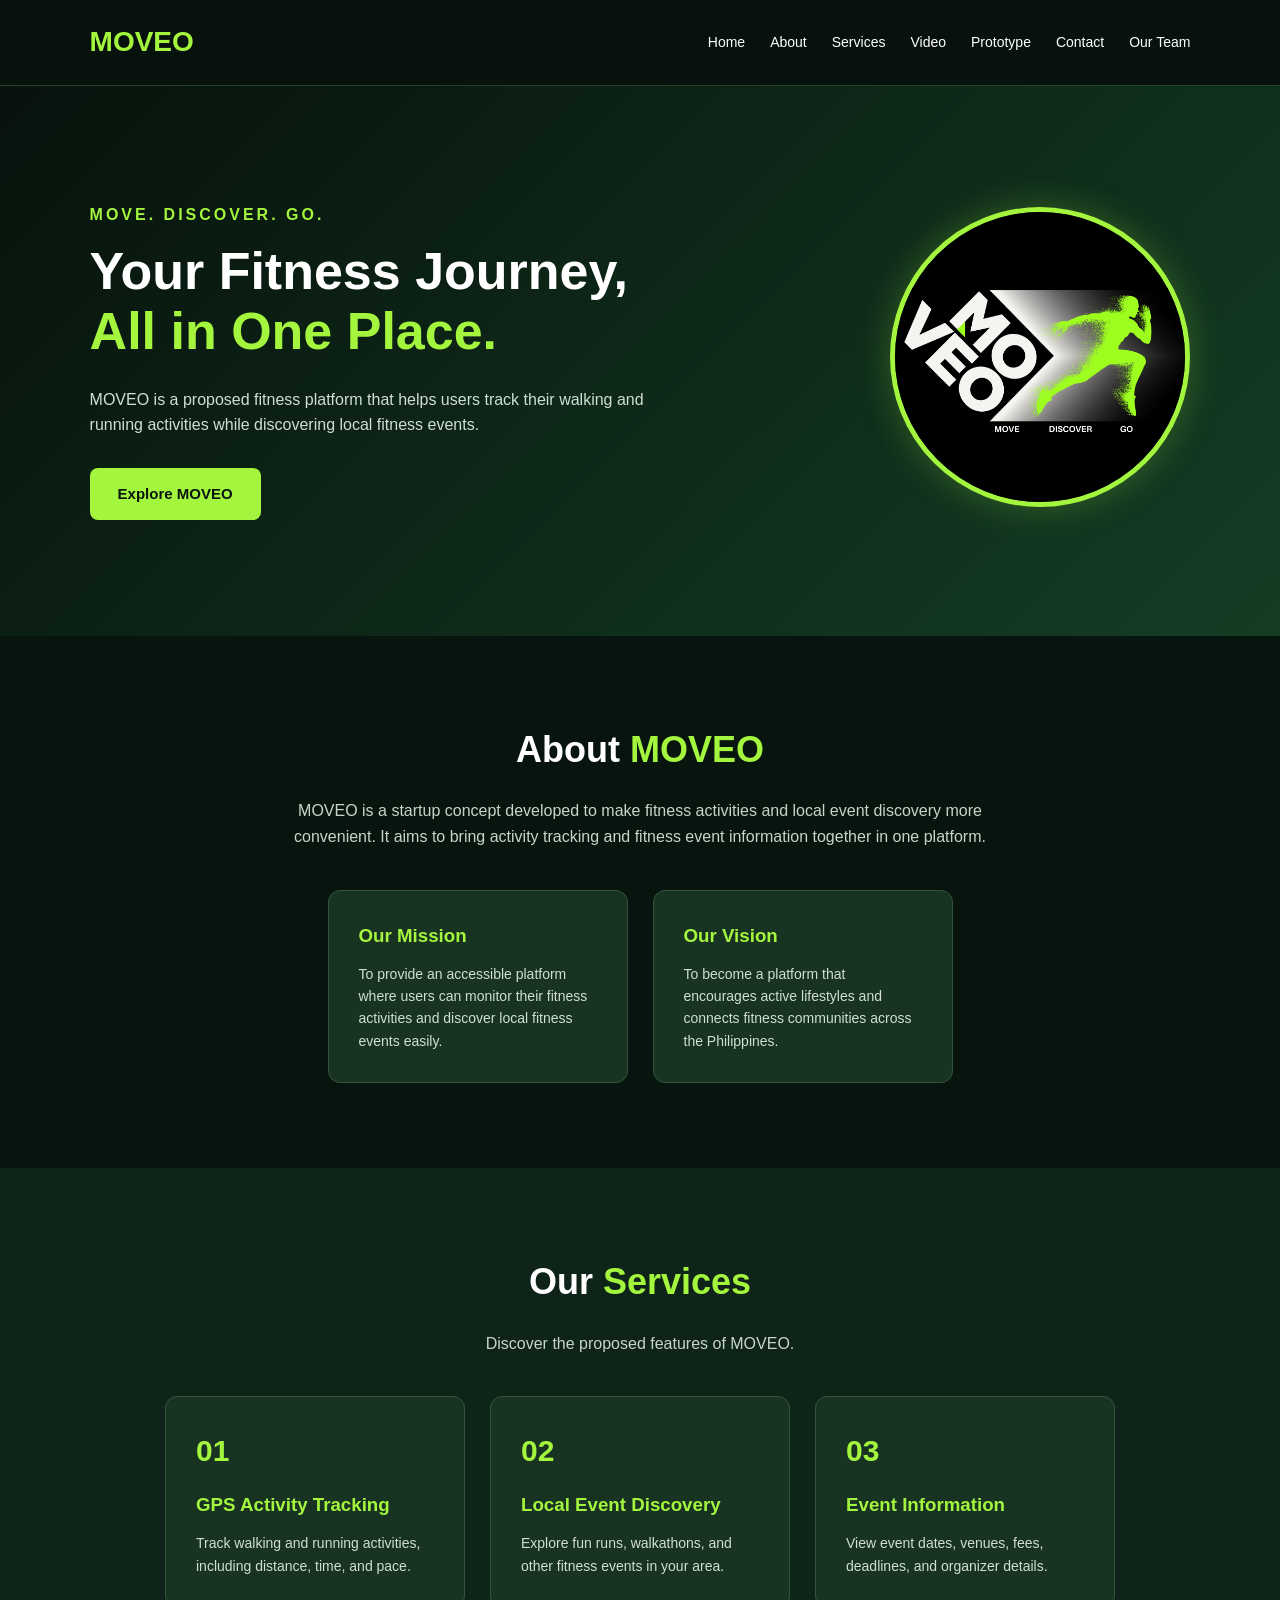
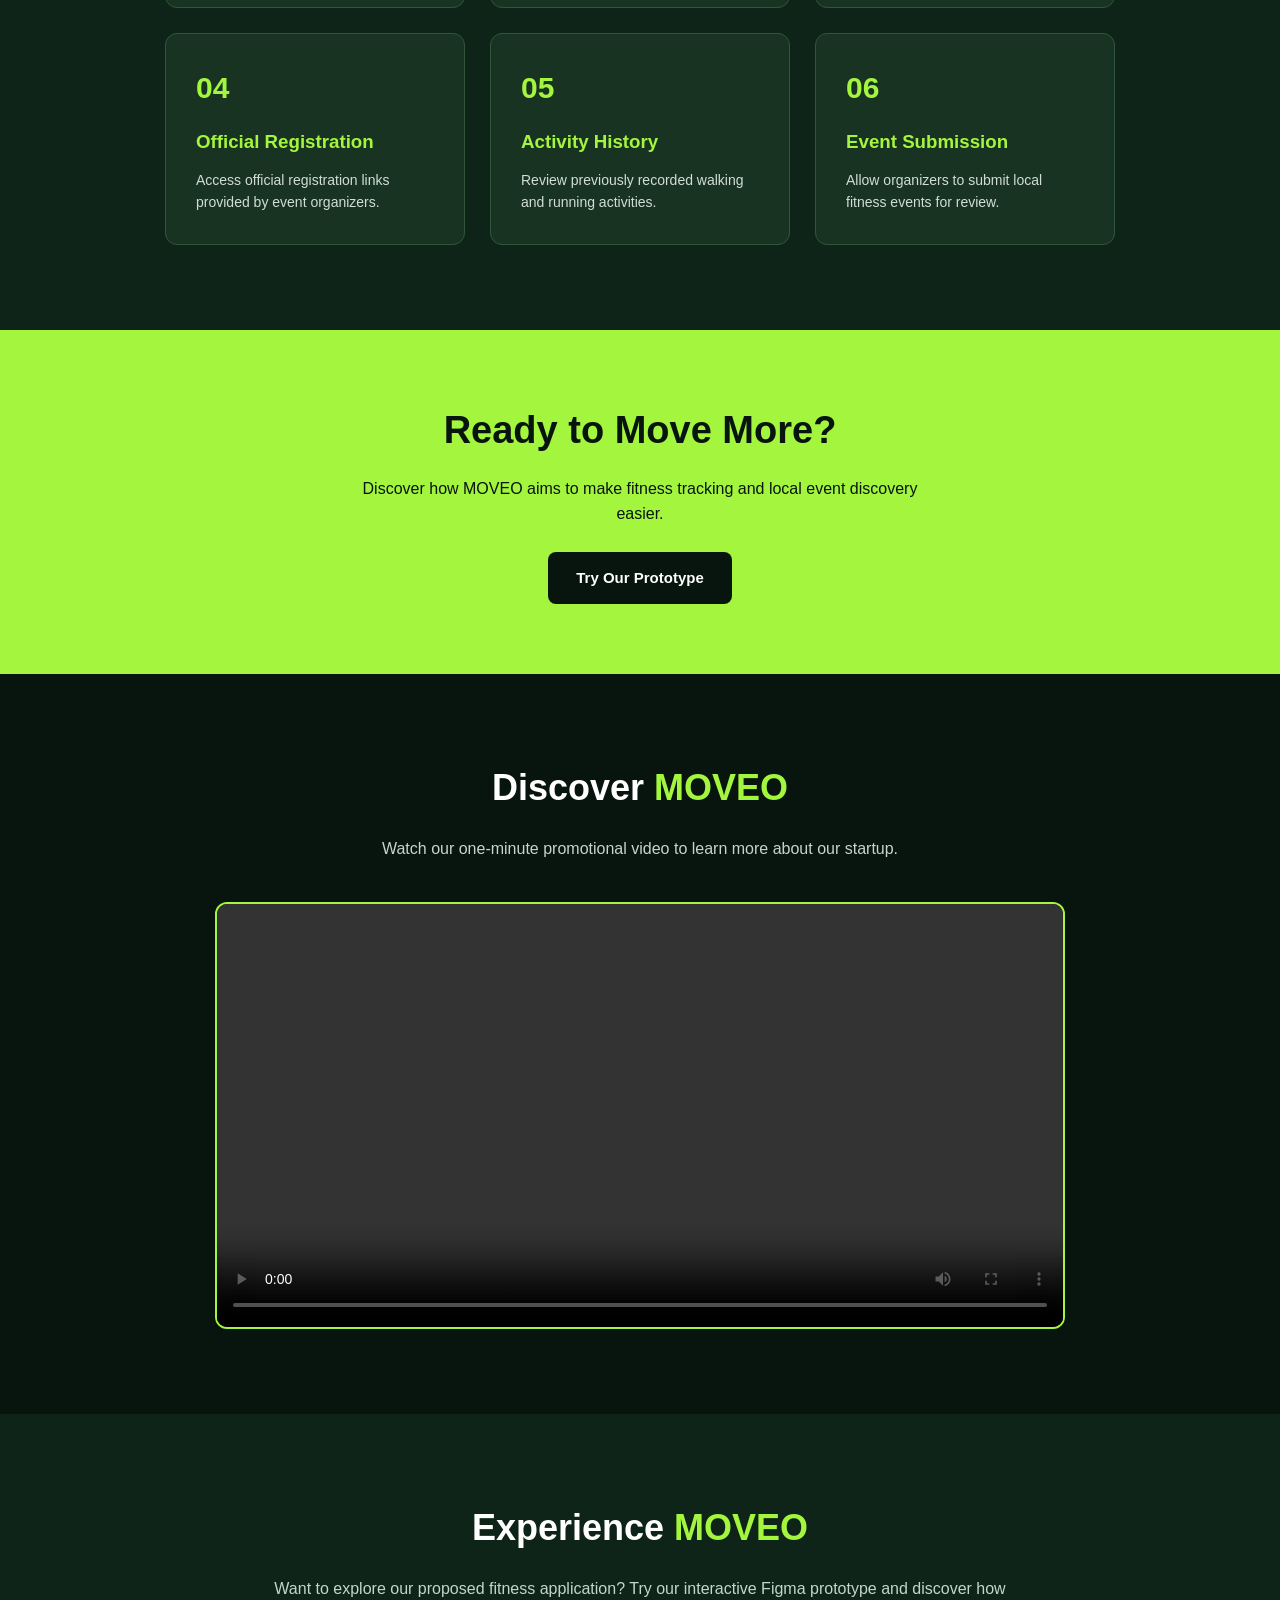
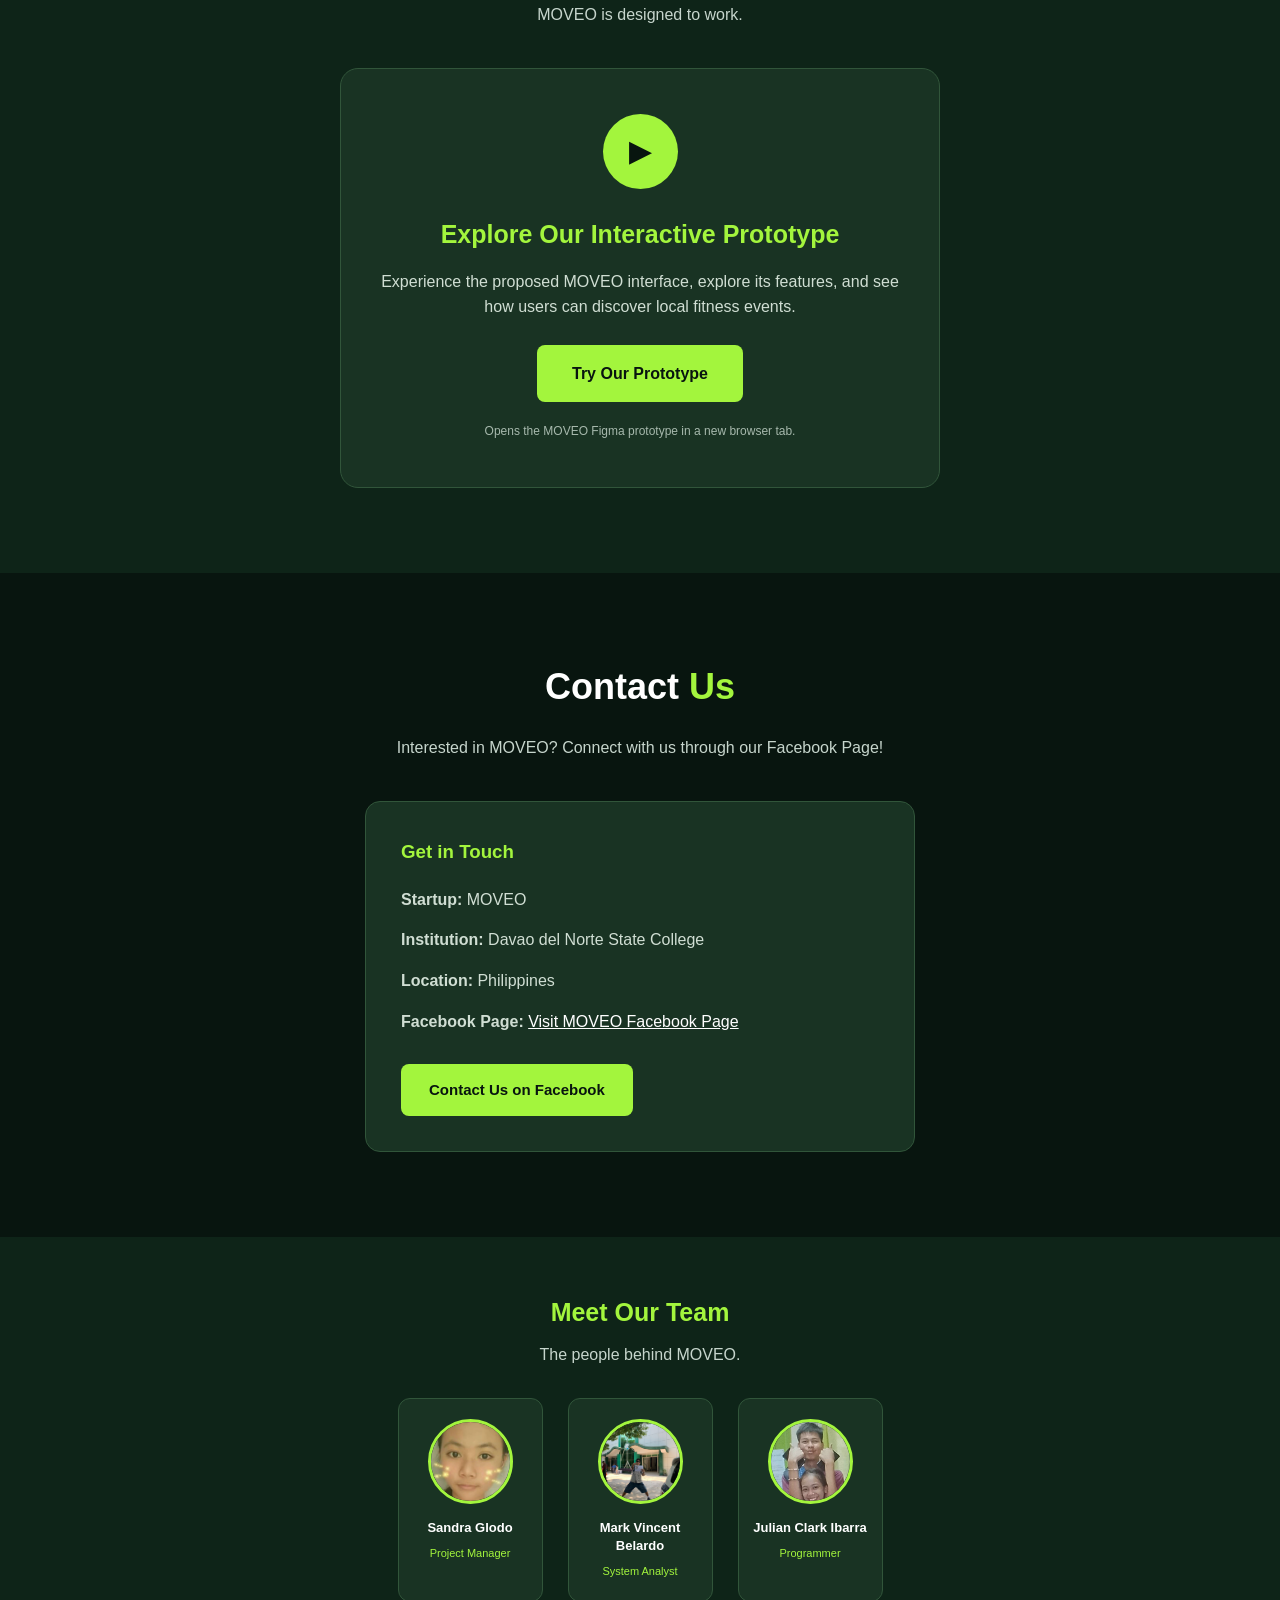
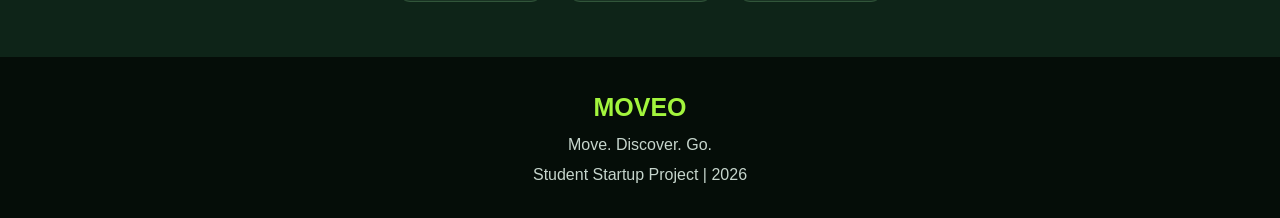
==== commit b0fe85a5: "Add files via upload" ====
--- a/MOVEO JS/website.html
+++ b/MOVEO JS/website.html
@@ -1,377 +1,388 @@
-
-<!DOCTYPE html>
-
-<html lang="en">
-<head>
-<meta charset="utf-8"/>
-<meta content="width=device-width, initial-scale=1.0" name="viewport"/>
-<title>MOVEO | Move. Discover. Go.</title>
-<link href="style.css" rel="stylesheet"/>
-<link href="https://fonts.googleapis.com" rel="preconnect"/><link crossorigin="" href="https://fonts.gstatic.com" rel="preconnect"/><link href="https://fonts.googleapis.com/css2?family=DM+Sans:wght@400;500;600;700&amp;family=Outfit:wght@400;500;600;700;800&amp;display=swap" rel="stylesheet"/><script defer="True" src="script.js"></script></head>
-<body>
-<!-- Navigation -->
-<header>
-<nav class="navbar">
-<button aria-expanded="false" aria-label="Toggle navigation" class="menu-toggle" type="button">☰</button><a class="logo" href="#home">MOVEO</a>
-<div class="nav-links">
-<a href="#home">Home</a><a href="#preview">Preview</a>
-<a href="#about">About</a>
-<a href="#services">Services</a>
-<a href="#video">Video</a>
-<a href="#contact">Contact</a>
-</div>
-</nav>
-</header>
-<!-- 1. Home -->
-
-<!-- HOME / HERO SECTION -->
-<section class="hero" id="home">
-
-    <!-- Background animations -->
-    <div class="hero-effects" aria-hidden="true">
-        <div class="hero-glow"></div>
-        <div class="hero-grid"></div>
-        <div class="hero-light"></div>
-    </div>
-
-    <!-- LEFT SIDE: TEXT -->
-    <div class="hero-content">
-
-        <div class="hero-badge">
-            ● THE FUTURE OF ACTIVE LIVING
-        </div>
-
-        <h1>
-            Your Fitness<br>
-            Journey,
-            <span>All in One Place.</span>
-        </h1>
-
-        <p class="hero-description">
-            MOVEO is a proposed fitness platform that
-            helps users track their walking and running
-            activities while discovering local fitness events.
-        </p>
-
-        <a href="#services" class="btn">
-            Explore Features ↗
-        </a>
-
-        <p class="hero-footnote">
-            Built for movement. Designed for community.
-        </p>
-
-    </div>
-
-    <!-- RIGHT SIDE: MOVEO LOGO -->
-    <div class="hero-image tilt">
-
-        <div class="orbit orbit-one"></div>
-        <div class="orbit orbit-two"></div>
-
-        <img
-            src="image/M1.png"
-            alt="MOVEO Logo"
-        >
-
-    </div>
-
-</section>
-
-<!-- 2. About Us -->
-
-<!-- ABOUT MOVEO -->
-<section class="section" id="about">
-
-    <h2>About <span>MOVEO</span></h2>
-
-    <p class="section-description">
-        MOVEO is a startup concept developed to make fitness
-        activities and local event discovery more convenient.
-        It aims to bring activity tracking and fitness event
-        information together in one platform.
-    </p>
-
-    <div class="cards about-cards">
-
-        <!-- OUR MISSION -->
-        <div class="card tilt">
-
-            <h3>Our Mission</h3>
-
-            <p>
-                To provide an accessible platform where users
-                can monitor their fitness activities and
-                discover local fitness events easily.
-            </p>
-
-        </div>
-
-        <!-- OUR VISION -->
-        <div class="card tilt">
-
-            <h3>Our Vision</h3>
-
-            <p>
-                To become a platform that encourages active
-                lifestyles and connects fitness communities
-                across the Philippines.
-            </p>
-
-        </div>
-
-        <!-- OUR GOALS -->
-        <div class="card tilt">
-
-            <h3>Our Goals</h3>
-
-            <p>
-                To create a user-friendly and reliable platform
-                that promotes an active lifestyle, increases
-                participation in local fitness events, and
-                builds a stronger fitness community.
-            </p>
-
-        </div>
-
-    </div>
-
-</section>
-
-<!-- 3. Products or Services -->
-<section class="section preview-section" id="preview"><div class="section-eyebrow">THE MOVEO EXPERIENCE</div>
-    <h2>Made to keep you <span>moving.</span></h2>
-
-    <p class="section-description">
-        A glimpse of the activity experience MOVEO aims to offer. This is an interactive concept preview, not a live tracking service.
-    </p>
-    
-    <div class="dashboard"><div class="dashboard-top"><div><small>ACTIVITY PREVIEW</small><h3>Your movement, visualized.</h3></div><span class="demo-chip"><i></i> INTERACTIVE DEMO</span></div><div class="dash-grid"><div class="metric"><small>Distance</small><strong id="distance">3.2 <em>km</em></strong><div class="metric-sub">Sample activity</div></div><div class="metric"><small>Duration</small><strong id="duration">28 <em>min</em></strong><div class="metric-sub">Sample activity</div></div><div class="metric"><small>Average pace</small><strong id="pace">8:45 <em>/km</em></strong><div class="metric-sub">Sample activity</div></div></div>
-    
-  
-<!-- ANIMATED ACTIVITY GRAPH -->
-<div class="chart-area">
-
-    <div class="chart-head">
-        <span>Activity pace visualization</span>
-        <span class="chart-legend">● Sample data</span>
-    </div>
-
-    <svg
-        id="activity-chart"
-        viewBox="0 0 900 180"
-        preserveAspectRatio="none"
-        role="img"
-        aria-label="Animated activity pace graph"
-    >
-
-        <defs>
-            <linearGradient
-                id="fillChart"
-                x1="0"
-                x2="0"
-                y1="0"
-                y2="1"
-            >
-                <stop
-                    offset="0%"
-                    stop-color="#b5fa59"
-                    stop-opacity=".25"
-                />
-
-                <stop
-                    offset="100%"
-                    stop-color="#b5fa59"
-                    stop-opacity="0"
-                />
-            </linearGradient>
-        </defs>
-
-        <!-- Gradient background -->
-        <path
-            id="chart-fill"
-            fill="url(#fillChart)"
-        ></path>
-
-        <!-- Glowing line -->
-        <path id="chart-glow"></path>
-
-        <!-- Main animated line -->
-        <path id="chart-line"></path>
-
-        <!-- Moving glowing dot -->
-        <circle
-            id="chart-dot"
-            r="6"
-            cx="0"
-            cy="130"
-        ></circle>
-
-    </svg>
-
-</div>
-
-
-<div class="dash-actions"><button class="btn btn-small" id="demo-toggle" type="button">Switch to running</button><span id="demo-label">Showing walking sample</span></div></div></section><section class="section dark-section" id="services">
-<h2>Our <span>Services</span></h2>
-<p class="section-description">
-            Discover the proposed features of MOVEO.
-        </p>
-<div class="cards">
-<div class="card tilt">
-<div class="service-icon">01</div>
-<h3>GPS Activity Tracking</h3>
-<p>
-                    Track walking and running activities,
-                    including distance, time, and pace.
-                </p>
-</div>
-<div class="card tilt">
-<div class="service-icon">02</div>
-<h3>Local Event Discovery</h3>
-<p>
-                    Explore fun runs, walkathons, and
-                    other fitness events in your area.
-                </p>
-</div>
-<div class="card tilt">
-<div class="service-icon">03</div>
-<h3>Event Information</h3>
-<p>
-                    View event dates, venues, fees,
-                    deadlines, and organizer details.
-                </p>
-</div>
-<div class="card tilt">
-<div class="service-icon">04</div>
-<h3>Official Registration</h3>
-<p>
-                    Access official registration links
-                    provided by event organizers.
-                </p>
-</div>
-<div class="card tilt">
-<div class="service-icon">05</div>
-<h3>Activity History</h3>
-<p>
-                    Review previously recorded walking
-                    and running activities.
-                </p>
-</div>
-<div class="card tilt">
-<div class="service-icon">06</div>
-<h3>Event Submission</h3>
-<p>
-                    Allow organizers to submit local
-                    fitness events for review.
-                </p>
-</div>
-</div>
-</section>
-<!-- 4. Call to Action -->
-<section class="cta">
-<h2>Ready to Move More?</h2>
-<p>
-            Discover how MOVEO aims to make
-            fitness tracking and local event
-            discovery easier.
-        </p>
-<a class="btn btn-dark" href="#contact">
-            Contact Us
-        </a>
-</section>
-<!-- 5. Promotional Video -->
-<section class="section" id="video">
-<h2>Discover <span>MOVEO</span></h2>
-<p class="section-description">
-            Watch our one-minute promotional video
-            to learn more about our startup.
-        </p>
-<div class="video-container">
-<video controls="" preload="metadata">
-<source src="image/promvideo.mp4" type="video/mp4"/>
-                Your browser does not support
-                the video element.
-            </video>
-</div>
-</section>
-<!-- 6. Contact Information -->
-<section class="section dark-section" id="contact">
-<h2>Contact <span>Us</span></h2>
-<p class="section-description">
-            Interested in MOVEO? Send us an inquiry
-            or share your feedback.
-        </p>
-<div class="contact-layout">
-<div class="contact-info">
-<h3>Get in Touch</h3>
-<p>
-<strong>Startup:</strong> MOVEO
-                </p>
-<p>
-<strong>Institution:</strong>
-                    Davao del Norte State College
-                </p>
-<p>
-<strong>Location:</strong>
-                    Philippines
-                </p>
-<p>
-<strong>Email:</strong>
-                    Add your official email here
-                </p>
-</div>
-<!-- 7. Simple Inquiry Form -->
-<form class="contact-form" id="contact-form">
-<h3>Send an Inquiry</h3>
-<label for="name">Full Name</label>
-<input id="name" name="name" placeholder="Enter your name" required="" type="text"/>
-<label for="email">Email Address</label>
-<input id="email" name="email" placeholder="Enter your email" required="" type="email"/>
-<label for="subject">Subject</label>
-<select id="subject" name="subject" required="">
-<option value="">Select a subject</option>
-<option value="general">General Inquiry</option>
-<option value="events">Fitness Events</option>
-<option value="feedback">Feedback</option>
-</select>
-<label for="message">Message</label>
-<textarea id="message" name="message" placeholder="Write your message" required="" rows="5"></textarea>
-<button class="btn" type="submit">
-                    Submit Inquiry
-                </button>
-<p class="form-note">Demo only. Your message is not sent or stored.</p>
-<p aria-live="polite" class="form-feedback" role="status"></p></form>
-</div>
-</section>
-<!-- Meet Our Team -->
-<section class="team-section">
-<h2>Meet Our Team</h2>
-<div class="team-container">
-<div class="team-member tilt">
-<img alt="Sandra Glodo" src="image/pic3.jpg"/>
-<h4>Sandra Glodo</h4>
-<p>Project Manager</p>
-</div>
-<div class="team-member tilt">
-<img alt="Mark Vincent Belardo" src="image/pic2.jpg"/>
-<h4>Mark Vincent Belardo</h4>
-<p>System Analyst</p>
-</div>
-<div class="team-member tilt">
-<img alt="Julian Clark Ibarra" src="image/pic1.jpg"/>
-<h4>Julian Clark Ibarra</h4>
-<p>Programmer</p>
-</div>
-</div>
-</section>
-
-
-<!-- Footer -->
-<footer>
-<h3>MOVEO</h3>
-<p>Move. Discover. Go.</p>
-<p>Student Startup Project | 2026</p>
-</footer>
-</body>
-</html>
+
+<!DOCTYPE html>
+<html lang="en">
+<head>
+    <meta charset="UTF-8">
+    <meta name="viewport" content="width=device-width, initial-scale=1.0">
+    <title>MOVEO | Move. Discover. Go.</title>
+    <link rel="stylesheet" href="style.css">
+</head>
+
+<body>
+
+    <!-- NAVIGATION -->
+    <header>
+        <nav class="navbar">
+
+            <a href="#home" class="logo">MOVEO</a>
+
+            <div class="nav-links">
+                <a href="#home">Home</a>
+                <a href="#about">About</a>
+                <a href="#services">Services</a>
+                <a href="#video">Video</a>
+                <a href="#prototype">Prototype</a>
+                <a href="#contact">Contact</a>
+                <a href="#team">Our Team</a>
+            </div>
+
+        </nav>
+    </header>
+
+
+    <!-- HOME -->
+    <section id="home" class="hero">
+
+        <div class="hero-content">
+
+            <p class="tagline">MOVE. DISCOVER. GO.</p>
+
+            <h1>
+                Your Fitness Journey,
+                <span>All in One Place.</span>
+            </h1>
+
+            <p>
+                MOVEO is a proposed fitness platform
+                that helps users track their walking
+                and running activities while discovering
+                local fitness events.
+            </p>
+
+            <a href="#services" class="btn">
+                Explore MOVEO
+            </a>
+
+        </div>
+
+        <div class="hero-image">
+            <img src="image/M1.png" alt="MOVEO Logo">
+        </div>
+
+    </section>
+
+
+    <!-- ABOUT US -->
+    <section id="about" class="section">
+
+        <h2>About <span>MOVEO</span></h2>
+
+        <p class="section-description">
+            MOVEO is a startup concept developed to
+            make fitness activities and local event
+            discovery more convenient.
+
+            It aims to bring activity tracking and
+            fitness event information together in
+            one platform.
+        </p>
+
+        <div class="cards">
+
+            <div class="card">
+                <h3>Our Mission</h3>
+                <p>
+                    To provide an accessible platform
+                    where users can monitor their
+                    fitness activities and discover
+                    local fitness events easily.
+                </p>
+            </div>
+
+            <div class="card">
+                <h3>Our Vision</h3>
+                <p>
+                    To become a platform that encourages
+                    active lifestyles and connects
+                    fitness communities across the
+                    Philippines.
+                </p>
+            </div>
+
+        </div>
+
+    </section>
+
+
+    <!-- SERVICES -->
+    <section id="services" class="section dark-section">
+
+        <h2>Our <span>Services</span></h2>
+
+        <p class="section-description">
+            Discover the proposed features of MOVEO.
+        </p>
+
+        <div class="cards">
+
+            <div class="card">
+                <div class="service-icon">01</div>
+                <h3>GPS Activity Tracking</h3>
+                <p>
+                    Track walking and running activities,
+                    including distance, time, and pace.
+                </p>
+            </div>
+
+            <div class="card">
+                <div class="service-icon">02</div>
+                <h3>Local Event Discovery</h3>
+                <p>
+                    Explore fun runs, walkathons, and
+                    other fitness events in your area.
+                </p>
+            </div>
+
+            <div class="card">
+                <div class="service-icon">03</div>
+                <h3>Event Information</h3>
+                <p>
+                    View event dates, venues, fees,
+                    deadlines, and organizer details.
+                </p>
+            </div>
+
+            <div class="card">
+                <div class="service-icon">04</div>
+                <h3>Official Registration</h3>
+                <p>
+                    Access official registration links
+                    provided by event organizers.
+                </p>
+            </div>
+
+            <div class="card">
+                <div class="service-icon">05</div>
+                <h3>Activity History</h3>
+                <p>
+                    Review previously recorded walking
+                    and running activities.
+                </p>
+            </div>
+
+            <div class="card">
+                <div class="service-icon">06</div>
+                <h3>Event Submission</h3>
+                <p>
+                    Allow organizers to submit local
+                    fitness events for review.
+                </p>
+            </div>
+
+        </div>
+
+    </section>
+
+
+    <!-- CALL TO ACTION -->
+    <section class="cta">
+
+        <h2>Ready to Move More?</h2>
+
+        <p>
+            Discover how MOVEO aims to make
+            fitness tracking and local event
+            discovery easier.
+        </p>
+
+        <a href="#prototype" class="btn btn-dark">
+            Try Our Prototype
+        </a>
+
+    </section>
+
+
+    <!-- PROMOTIONAL VIDEO -->
+    <section id="video" class="section">
+
+        <h2>Discover <span>MOVEO</span></h2>
+
+        <p class="section-description">
+            Watch our one-minute promotional video
+            to learn more about our startup.
+        </p>
+
+        <div class="video-container">
+
+            <video controls preload="metadata">
+                <source src="image/finalvvideo.mp4"
+                        type="video/mp4">
+
+                Your browser does not support
+                the video element.
+            </video>
+
+        </div>
+
+    </section>
+
+
+    <!-- LINK PADUNG FIGMA -->
+    <section id="prototype" class="section dark-section">
+
+        <h2>Experience <span>MOVEO</span></h2>
+
+        <p class="section-description">
+            Want to explore our proposed fitness
+            application?
+
+            Try our interactive Figma prototype
+            and discover how MOVEO is designed
+            to work.
+        </p>
+
+        <div class="prototype-card">
+
+            <div class="prototype-icon">
+                &#9654;
+            </div>
+
+            <h3>Explore Our Interactive Prototype</h3>
+
+            <p>
+                Experience the proposed MOVEO
+                interface, explore its features,
+                and see how users can discover
+                local fitness events.
+            </p>
+
+            <a
+                href="https://www.figma.com/proto/ztzOuJSxOs7KRqn758mW4k/Untitled?node-id=12-3&amp;p=f&amp;t=1fFJNnuRx9FE3XQE-0&amp;scaling=min-zoom&amp;content-scaling=fixed&amp;page-id=0%3A1&amp;starting-point-node-id=12%3A3"
+                target="_blank"
+                rel="noopener noreferrer"
+                class="btn prototype-btn">
+
+                Try Our Prototype
+
+            </a>
+
+            <p class="prototype-note">
+                Opens the MOVEO Figma prototype
+                in a new browser tab.
+            </p>
+
+        </div>
+
+    </section>
+
+
+
+<!-- CONTACT INFORMATION -->
+<section id="contact" class="section">
+
+    <h2>Contact <span>Us</span></h2>
+
+    <p class="section-description">
+        Interested in MOVEO?
+        Connect with us through our Facebook Page!
+    </p>
+
+    <div class="contact-box">
+
+        <h3>Get in Touch</h3>
+
+        <p>
+            <strong>Startup:</strong> MOVEO
+        </p>
+
+        <p>
+            <strong>Institution:</strong>
+            Davao del Norte State College
+        </p>
+
+        <p>
+            <strong>Location:</strong>
+            Philippines
+        </p>
+
+        <p>
+    <strong>Facebook Page:</strong>
+
+    <a href="https://www.facebook.com/profile.php?id=61596394106468"
+       target="_blank"
+       rel="noopener noreferrer"
+       class="facebook-link"
+       style="color: white !important; text-decoration: underline !important;">
+        Visit MOVEO Facebook Page
+    </a>
+</p>
+
+
+
+
+        <a href="https://www.facebook.com/profile.php?id=61596394106468"
+           target="_blank"
+           rel="noopener noreferrer"
+           class="btn">
+            Contact Us on Facebook
+        </a>
+
+    </div>
+
+</section>
+
+
+    <!-- MEET OUR TEAM -->
+    <section id="team" class="team-section">
+
+        <h2>Meet Our Team</h2>
+
+        <p class="team-description">
+            The people behind MOVEO.
+        </p>
+
+        <div class="team-container">
+
+            <!-- PROJECT MANAGER -->
+            <div class="team-member">
+
+                <img src="image/pic3.jpg"
+                     alt="Sandra Glodo">
+
+                <h4>Sandra Glodo</h4>
+                <p>Project Manager</p>
+
+            </div>
+
+
+            <!-- SYSTEM ANALYST -->
+            <div class="team-member">
+
+                <img src="image/pic2.jpg"
+                     alt="Mark Vincent Belardo">
+
+                <h4>Mark Vincent Belardo</h4>
+                <p>System Analyst</p>
+
+            </div>
+
+
+            <!-- PROGRAMMER -->
+            <div class="team-member">
+
+                <img src="image/pic1.jpg"
+                     alt="Julian Clark Ibarra">
+
+                <h4>Julian Clark Ibarra</h4>
+                <p>Programmer</p>
+
+            </div>
+
+        </div>
+
+    </section>
+
+
+    <!-- FOOTER -->
+    <footer>
+
+        <h3>MOVEO</h3>
+
+        <p>Move. Discover. Go.</p>
+
+        <p>Student Startup Project | 2026</p>
+
+    </footer>
+
+</body>
+</html>
--- a/MOVEO JS/style.css
+++ b/MOVEO JS/style.css
@@ -1,1615 +1,490 @@
-
-/* =========================================
-   1. ROOT VARIABLES
-========================================= */
-
-:root {
-    --bg: #07110d;
-    --panel: #102019;
-    --panel2: #16291e;
-    --lime: #b5fa59;
-    --text: #f3f9f3;
-    --muted: #a6b7ac;
-    --line: rgba(186, 255, 163, .14);
-}
-
-
-/* =========================================
-   2. GENERAL STYLES
-========================================= */
-
-* {
-    box-sizing: border-box;
-    margin: 0;
-    padding: 0;
-}
-
-html {
-    scroll-behavior: smooth;
-    scroll-padding-top: 90px;
-}
-
-body {
-    font-family: "DM Sans", sans-serif;
-    background: var(--bg);
-    color: var(--text);
-    line-height: 1.7;
-    overflow-x: hidden;
-}
-
-h1,
-h2,
-h3,
-h4,
-.logo {
-    font-family: Outfit, sans-serif;
-    line-height: 1.16;
-}
-
-a {
-    color: inherit;
-    text-decoration: none;
-}
-
-span {
-    color: var(--lime);
-}
-
-button,
-input,
-select,
-textarea {
-    font: inherit;
-}
-
-button {
-    cursor: pointer;
-}
-
-::selection {
-    background: var(--lime);
-    color: var(--bg);
-}
-
-
-/* =========================================
-   3. HEADER AND NAVIGATION
-========================================= */
-
-header {
-    position: sticky;
-    top: 0;
-    z-index: 100;
-    background: rgba(7, 17, 13, .86);
-    backdrop-filter: blur(20px);
-    border-bottom: 1px solid var(--line);
-}
-
-.navbar {
-    max-width: 1400px;
-    margin: auto;
-    min-height: 78px;
-    padding: 15px 6%;
-
-    display: flex;
-    align-items: center;
-    justify-content: space-between;
-    gap: 25px;
-}
-
-.logo {
-    font-size: 28px;
-    font-weight: 800;
-    letter-spacing: -1.5px;
-    color: var(--lime);
-}
-
-.nav-links {
-    display: flex;
-    align-items: center;
-    gap: 30px;
-}
-
-.nav-links a {
-    font-size: 13px;
-    font-weight: 700;
-    color: #c7d4c9;
-    transition: color .2s;
-}
-
-.nav-links a:hover,
-.nav-links a:focus-visible {
-    color: var(--lime);
-}
-
-.menu-toggle {
-    display: none;
-    background: none;
-    border: 1px solid var(--line);
-    border-radius: 10px;
-    color: var(--lime);
-    padding: 7px 13px;
-    font-size: 22px;
-}
-
-
-/* =========================================
-   4. HERO SECTION
-========================================= */
-
-.hero {
-    position: relative;
-    isolation: isolate;
-    max-width: 1600px;
-    margin: auto;
-    min-height: 660px;
-    padding: 110px 7% 130px;
-
-    display: flex;
-    align-items: center;
-    justify-content: space-between;
-    gap: 65px;
-
-    background:
-        radial-gradient(
-            ellipse at 78% 42%,
-            rgba(113, 209, 73, .18),
-            transparent 42%
-        ),
-        linear-gradient(
-            145deg,
-            #091a10,
-            #07110d 70%
-        );
-}
-
-.hero:before {
-    content: "";
-    position: absolute;
-    inset: 0;
-    z-index: -1;
-    opacity: .15;
-
-    background-image:
-        linear-gradient(
-            rgba(181, 250, 89, .12) 1px,
-            transparent 1px
-        ),
-        linear-gradient(
-            90deg,
-            rgba(181, 250, 89, .12) 1px,
-            transparent 1px
-        );
-
-    background-size: 60px 60px;
-    mask-image: linear-gradient(to right, transparent, black);
-}
-
-.hero-content {
-    max-width: 640px;
-    z-index: 1;
-}
-
-.hero-badge,
-.section-eyebrow {
-    color: var(--lime);
-    font-size: 11px;
-    font-weight: 800;
-    letter-spacing: 2.5px;
-}
-
-.hero-badge {
-    display: inline-flex;
-    padding: 10px 15px;
-    border: 1px solid rgba(181, 250, 89, .25);
-    border-radius: 50px;
-    background: rgba(181, 250, 89, .07);
-    margin-bottom: 27px;
-}
-
-.hero h1 {
-    font-size: clamp(44px, 5.3vw, 79px);
-    font-weight: 800;
-    letter-spacing: -2.7px;
-    margin-bottom: 25px;
-}
-
-.hero h1 span {
-    display: block;
-}
-
-.hero-content > p:not(.tagline) {
-    max-width: 530px;
-    color: var(--muted);
-    font-size: 16px;
-    margin-bottom: 34px;
-}
-
-
-/* =========================================
-   5. HERO IMAGE AND 3D EFFECTS
-========================================= */
-
-.hero-image {
-    position: relative;
-    flex: 0 0 35%;
-
-    display: grid;
-    place-items: center;
-
-    transform-style: preserve-3d;
-    transition: transform .25s ease;
-}
-
-.hero-image img {
-    position: relative;
-    z-index: 2;
-
-    width: min(100%, 390px);
-    aspect-ratio: 1;
-    object-fit: cover;
-    border-radius: 50%;
-    border: 6px solid var(--lime);
-
-    box-shadow:
-        0 0 0 17px rgba(181, 250, 89, .045),
-        0 0 95px rgba(181, 250, 89, .22);
-
-    animation: float 6s ease-in-out infinite;
-}
-
-.orbit {
-    position: absolute;
-    border: 1px dashed rgba(181, 250, 89, .3);
-    border-radius: 50%;
-    aspect-ratio: 1;
-    pointer-events: none;
-}
-
-.orbit-one {
-    width: 115%;
-    animation: spin 35s linear infinite;
-}
-
-.orbit-two {
-    width: 135%;
-    border-color: rgba(181, 250, 89, .11);
-    animation: spin 50s linear infinite reverse;
-}
-
-.hero-footnote {
-    position: absolute;
-    bottom: 42px;
-    left: 7%;
-    font-size: 12px;
-    color: #8ca395;
-    letter-spacing: 1px;
-}
-
-
-/* =========================================
-   6. BUTTONS
-========================================= */
-
-.btn {
-    display: inline-flex;
-    align-items: center;
-    justify-content: center;
-    gap: 10px;
-
-    padding: 15px 27px;
-    border: 1px solid transparent;
-    border-radius: 11px;
-
-    background: var(--lime);
-    color: #0a170e;
-
-    font-size: 14px;
-    font-weight: 800;
-
-    transition:
-        transform .25s,
-        box-shadow .25s,
-        background .25s;
-}
-
-.btn:hover {
-    transform: translateY(-3px);
-    background: #cbff82;
-    box-shadow: 0 12px 35px rgba(181, 250, 89, .18);
-}
-
-.btn-dark {
-    background: #0a170e;
-    color: white;
-}
-
-.btn-dark:hover {
-    background: #203529;
-    color: white;
-}
-
-.btn-small {
-    padding: 11px 17px;
-    font-size: 12px;
-}
-
-
-/* =========================================
-   7. COMMON SECTIONS
-========================================= */
-
-.section {
-    padding: 105px 7%;
-    text-align: center;
-}
-
-.section h2,
-.team-section h2 {
-    font-size: clamp(30px, 3.6vw, 48px);
-    letter-spacing: -1px;
-    margin: 15px 0 20px;
-}
-
-.section-description {
-    max-width: 700px;
-    margin: 0 auto 45px;
-    color: var(--muted);
-    font-size: 15px;
-}
-
-.dark-section,
-.team-section {
-    background: #0b1a12;
-}
-
-
-/* =========================================
-   8. SERVICE CARDS
-========================================= */
-
-.cards {
-    display: grid;
-    grid-template-columns: repeat(3, minmax(0, 1fr));
-
-    max-width: 1160px;
-    margin: auto;
-    gap: 22px;
-}
-
-.card {
-    min-height: 210px;
-    text-align: left;
-    padding: 33px;
-
-    background: linear-gradient(
-        150deg,
-        #172a1e,
-        #101d16
-    );
-
-    border: 1px solid var(--line);
-    border-radius: 18px;
-
-    transition:
-        transform .3s,
-        border-color .3s,
-        box-shadow .3s;
-
-    transform-style: preserve-3d;
-}
-
-.card:hover,
-.team-member:hover {
-    border-color: rgba(181, 250, 89, .5);
-    box-shadow: 0 20px 50px rgba(0, 0, 0, .18);
-}
-
-.card h3 {
-    font-size: 20px;
-    color: var(--lime);
-    margin-bottom: 13px;
-}
-
-.card p {
-    font-size: 14px;
-    color: var(--muted);
-}
-
-.service-icon {
-    font-size: 34px;
-    font-weight: 800;
-    color: var(--lime);
-    opacity: .85;
-    margin-bottom: 22px;
-    font-family: Outfit, sans-serif;
-}
-
-
-/* =========================================
-   9. DASHBOARD PREVIEW
-========================================= */
-
-.preview-section {
-    background:
-        radial-gradient(
-            ellipse at 50% 0,
-            rgba(125, 208, 83, .09),
-            transparent 60%
-        ),
-        #07130c;
-}
-
-.dashboard {
-    max-width: 1050px;
-    margin: auto;
-    text-align: left;
-
-    background: linear-gradient(
-        140deg,
-        #15281c,
-        #0b1711
-    );
-
-    border: 1px solid rgba(181, 250, 89, .22);
-    border-radius: 23px;
-    padding: 34px;
-
-    box-shadow: 0 35px 80px rgba(0, 0, 0, .2);
-}
-
-.dashboard-top,
-.dash-actions,
-.chart-head {
-    display: flex;
-    align-items: center;
-    justify-content: space-between;
-    gap: 20px;
-}
-
-.dashboard-top small,
-.metric small {
-    color: var(--muted);
-    font-size: 12px;
-}
-
-.dashboard-top h3 {
-    font-size: 25px;
-    margin-top: 7px;
-}
-
-.demo-chip {
-    font-size: 10px;
-    font-weight: 800;
-    letter-spacing: 1px;
-    color: var(--lime);
-
-    border: 1px solid var(--line);
-    border-radius: 40px;
-    padding: 9px 12px;
-    white-space: nowrap;
-}
-
-.demo-chip i {
-    display: inline-block;
-    width: 7px;
-    height: 7px;
-    border-radius: 50%;
-    background: var(--lime);
-    margin-right: 5px;
-    box-shadow: 0 0 10px var(--lime);
-}
-
-
-/* =========================================
-   10. DASHBOARD METRICS
-========================================= */
-
-.dash-grid {
-    display: grid;
-    grid-template-columns: repeat(3, 1fr);
-    gap: 14px;
-    margin: 28px 0;
-}
-
-.metric {
-    background: #0b1b12;
-    border: 1px solid var(--line);
-    border-radius: 14px;
-    padding: 22px;
-}
-
-.metric strong {
-    display: block;
-    font: 700 34px Outfit, sans-serif;
-    margin: 8px 0;
-}
-
-.metric em {
-    font: 500 14px "DM Sans", sans-serif;
-    color: var(--lime);
-}
-
-.metric-sub {
-    color: #789383;
-    font-size: 12px;
-}
-
-
-/* =========================================
-   11. DASHBOARD CHART
-========================================= */
-
-.chart-area {
-    border-radius: 14px;
-    background: #0a1911;
-    padding: 22px 20px 8px;
-}
-
-.chart-head {
-    font-size: 13px;
-    color: #d9e8d8;
-}
-
-.chart-legend {
-    color: var(--lime);
-    font-size: 11px;
-}
-
-.chart-area svg {
-    width: 100%;
-    height: 170px;
-    display: block;
-    margin-top: 15px;
-}
-
-.dash-actions {
-    margin-top: 22px;
-}
-
-.dash-actions > span {
-    font-size: 12px;
-    color: var(--muted);
-}
-
-
-/* =========================================
-   12. CALL TO ACTION
-========================================= */
-
-.cta {
-    padding: 85px 7%;
-    text-align: center;
-
-    background: linear-gradient(
-        120deg,
-        #b5fa59,
-        #90d942
-    );
-
-    color: #0a180e;
-}
-
-.cta h2 {
-    font-size: clamp(32px, 4vw, 48px);
-    margin-bottom: 16px;
-}
-
-.cta p {
-    max-width: 610px;
-    margin: 0 auto 27px;
-}
-
-
-/* =========================================
-   13. PROMOTIONAL VIDEO
-========================================= */
-
-.video-container {
-    max-width: 900px;
-    margin: auto;
-
-    border: 1px solid rgba(181, 250, 89, .35);
-    border-radius: 18px;
-    overflow: hidden;
-
-    background: #020704;
-    box-shadow: 0 20px 55px rgba(0, 0, 0, .25);
-}
-
-.video-container video {
-    width: 100%;
-    display: block;
-    aspect-ratio: 16 / 9;
-}
-
-
-/* =========================================
-   14. CONTACT SECTION
-========================================= */
-
-.contact-layout {
-    display: grid;
-    grid-template-columns: 1fr 1.15fr;
-    gap: 45px;
-
-    max-width: 1100px;
-    margin: auto;
-    text-align: left;
-}
-
-.contact-info {
-    padding: 24px 5px;
-}
-
-.contact-info h3,
-.contact-form h3 {
-    color: var(--lime);
-    font-size: 24px;
-    margin-bottom: 23px;
-}
-
-.contact-info p {
-    color: var(--muted);
-    margin-bottom: 20px;
-}
-
-.contact-info strong {
-    color: white;
-}
-
-
-/* =========================================
-   15. CONTACT FORM
-========================================= */
-
-.contact-form {
-    background: var(--panel2);
-    padding: 35px;
-    border: 1px solid var(--line);
-    border-radius: 19px;
-}
-
-.contact-form label {
-    display: block;
-    margin: 15px 0 7px;
-    font-size: 13px;
-    font-weight: 700;
-}
-
-.contact-form input,
-.contact-form select,
-.contact-form textarea {
-    display: block;
-    width: 100%;
-    padding: 13px 15px;
-
-    border: 1px solid #3a5641;
-    border-radius: 9px;
-
-    background: #0a1a10;
-    color: white;
-    outline: none;
-
-    transition: border-color .2s;
-}
-
-.contact-form :is(input, select, textarea):focus {
-    border-color: var(--lime);
-    box-shadow: 0 0 0 3px rgba(181, 250, 89, .1);
-}
-
-.contact-form button {
-    width: 100%;
-    margin-top: 23px;
-}
-
-.form-note,
-.form-feedback {
-    font-size: 12px;
-    color: var(--muted);
-    margin-top: 13px;
-}
-
-
-/* =========================================
-   16. MEET OUR TEAM
-========================================= */
-
-.team-section {
-    text-align: center;
-    padding: 95px 7%;
-}
-
-.team-section h2 {
-    color: var(--lime);
-    margin-bottom: 40px;
-}
-
-.team-container {
-    display: flex;
-    justify-content: center;
-    flex-wrap: wrap;
-    gap: 28px;
-
-    max-width: 1000px;
-    margin: auto;
-}
-
-.team-member {
-    flex: 1 1 220px;
-    max-width: 285px;
-    min-height: 275px;
-    padding: 32px 20px;
-
-    background: #15271b;
-    border: 1px solid var(--line);
-    border-radius: 18px;
-
-    transition:
-        transform .3s,
-        border-color .3s,
-        box-shadow .3s;
-}
-
-.team-member img {
-    display: block;
-    width: 132px;
-    height: 132px;
-
-    object-fit: cover;
-    border: 3px solid var(--lime);
-    border-radius: 50%;
-    margin: 0 auto 22px;
-}
-
-.team-member h4 {
-    font-size: 17px;
-    margin-bottom: 10px;
-}
-
-.team-member p {
-    color: var(--lime);
-    font-size: 13px;
-}
-
-
-/* =========================================
-   17. FOOTER
-========================================= */
-
-footer {
-    background: #050c08;
-    padding: 38px 20px;
-    text-align: center;
-    border-top: 1px solid var(--line);
-}
-
-footer h3 {
-    color: var(--lime);
-    font-size: 28px;
-}
-
-footer p {
-    color: var(--muted);
-    font-size: 13px;
-    margin-top: 7px;
-}
-
-
-/* =========================================
-   18. ANIMATIONS
-========================================= */
-
-@keyframes float {
-    50% {
-        transform: translateY(-15px);
-    }
-}
-
-@keyframes spin {
-    to {
-        transform: rotate(360deg);
-    }
-}
-
-.reveal {
-    opacity: 0;
-    transform: translateY(25px);
-
-    transition:
-        opacity .65s ease,
-        transform .65s ease;
-}
-
-.reveal.visible {
-    opacity: 1;
-    transform: translateY(0);
-}
-
-
-/* =========================================
-   19. TABLET RESPONSIVE DESIGN
-========================================= */
-
-@media (max-width: 900px) {
-
-    .hero {
-        gap: 30px;
-    }
-
-    .cards {
-        grid-template-columns: repeat(2, 1fr);
-    }
-
-    .hero h1 {
-        font-size: clamp(38px, 5vw, 58px);
-    }
-
-    .contact-layout {
-        gap: 25px;
-    }
-}
-
-
-/* =========================================
-   20. MOBILE RESPONSIVE DESIGN
-========================================= */
-
-@media (max-width: 700px) {
-
-    /* Navigation */
-
-    .navbar {
-        min-height: 70px;
-    }
-
-    .menu-toggle {
-        display: block;
-    }
-
-    .nav-links {
-        display: none;
-        position: absolute;
-        left: 0;
-        right: 0;
-        top: 100%;
-
-        background: #0c1d12;
-        border-bottom: 1px solid var(--line);
-        padding: 22px 7%;
-
-        flex-direction: column;
-        align-items: flex-start;
-        gap: 20px;
-    }
-
-    .nav-links.open {
-        display: flex;
-    }
-
-    /* Hero */
-
-    .hero {
-        flex-direction: column;
-        text-align: center;
-        padding: 75px 7% 90px;
-        gap: 65px;
-    }
-
-    .hero-content > p:not(.tagline) {
-        margin-left: auto;
-        margin-right: auto;
-    }
-
-    .hero h1 {
-        letter-spacing: -1.5px;
-    }
-
-    .hero-image {
-        width: min(75%, 300px);
-        flex: auto;
-    }
-
-    .hero-footnote {
-        left: 0;
-        right: 0;
-        bottom: 20px;
-    }
-
-    /* Sections and Cards */
-
-    .section {
-        padding: 75px 6%;
-    }
-
-    .cards {
-        grid-template-columns: 1fr;
-    }
-
-    .card {
-        min-height: auto;
-    }
-
-    /* Contact */
-
-    .contact-layout {
-        grid-template-columns: 1fr;
-    }
-
-    .contact-form {
-        padding: 24px;
-    }
-
-    /* Dashboard */
-
-    .dashboard {
-        padding: 20px;
-    }
-
-    .dash-grid {
-        grid-template-columns: 1fr;
-    }
-
-    .metric {
-        padding: 15px;
-    }
-
-    .dashboard-top {
-        align-items: flex-start;
-        flex-direction: column;
-    }
-
-    .chart-area svg {
-        height: 120px;
-    }
-
-    .dash-actions {
-        flex-wrap: wrap;
-    }
-
-    /* Team */
-
-    .team-section {
-        padding: 75px 6%;
-    }
-
-    .team-member {
-        flex-basis: 180px;
-    }
-}
-
-
-/* =========================================
-   21. REDUCED MOTION ACCESSIBILITY
-========================================= */
-
-@media (prefers-reduced-motion: reduce) {
-
-    *,
-    *:before,
-    *:after {
-        animation-duration: .01ms !important;
-        transition-duration: .01ms !important;
-        scroll-behavior: auto !important;
-    }
-
-    .reveal {
-        opacity: 1;
-        transform: none;
-    }
-}
-
-/* =========================================
-   MOVEO CINEMATIC RUNNING BACKGROUND
-========================================= */
-
-.hero {
-    position: relative;
-    isolation: isolate;
-    overflow: hidden;
-
-    min-height: 760px;
-    max-width: 1600px;
-    margin: auto;
-
-    display: flex;
-    align-items: center;
-
-    background-image:
-        linear-gradient(
-            90deg,
-            rgba(4, 15, 9, 0.98) 0%,
-            rgba(4, 15, 9, 0.92) 32%,
-            rgba(4, 15, 9, 0.55) 65%,
-            rgba(4, 15, 9, 0.22) 100%
-        ),
-        url("image/running.jpg");
-
-    background-size: cover;
-    background-position: center 43%;
-    background-repeat: no-repeat;
-}
-
-/* Soft dark overlay */
-
-.hero::after {
-    content: "";
-    position: absolute;
-    inset: 0;
-    z-index: -1;
-
-    background: linear-gradient(
-        0deg,
-        #07110d 0%,
-        transparent 30%,
-        transparent 75%,
-        rgba(7, 17, 13, 0.3) 100%
-    );
-
-    pointer-events: none;
-}
-
-/* Effects container */
-
-.hero-effects {
-    position: absolute;
-    inset: 0;
-    z-index: -1;
-    overflow: hidden;
-    pointer-events: none;
-}
-
-/* Animated green glow */
-
-.hero-glow {
-    position: absolute;
-    width: 600px;
-    height: 600px;
-    right: -150px;
-    top: 10%;
-
-    background: radial-gradient(
-        circle,
-        rgba(181, 250, 89, 0.18),
-        transparent 70%
-    );
-
-    filter: blur(35px);
-    animation: glowMove 8s ease-in-out infinite alternate;
-}
-
-/* Futuristic grid */
-
-.hero-grid {
-    position: absolute;
-    inset: 0;
-
-    background-image:
-        linear-gradient(
-            rgba(181, 250, 89, 0.07) 1px,
-            transparent 1px
-        ),
-        linear-gradient(
-            90deg,
-            rgba(181, 250, 89, 0.07) 1px,
-            transparent 1px
-        );
-
-    background-size: 70px 70px;
-    opacity: 0.25;
-}
-
-/* Animated light effect */
-
-.hero-light {
-    position: absolute;
-    width: 2px;
-    height: 100%;
-    left: -10%;
-
-    background: linear-gradient(
-        transparent,
-        rgba(181, 250, 89, 0.35),
-        transparent
-    );
-
-    transform: rotate(20deg);
-    animation: lightSweep 12s linear infinite;
-}
-
-/* Hero content */
-
-.hero-content {
-    position: relative;
-    z-index: 2;
-    max-width: 660px;
-}
-
-.hero h1 {
-    text-shadow: 0 5px 30px rgba(0, 0, 0, 0.5);
-}
-
-.hero-content > p:not(.tagline) {
-    color: #d2e0d5;
-}
-
-/* Animated entrance */
-
-.hero-badge {
-    animation: fadeSlide 0.8s ease both;
-}
-
-.hero h1 {
-    animation: fadeSlide 1s ease 0.15s both;
-}
-
-.hero-content > p {
-    animation: fadeSlide 1s ease 0.3s both;
-}
-
-.hero-content .btn {
-    animation: fadeSlide 1s ease 0.45s both;
-}
-
-/* Button glow */
-
-.hero .btn:hover {
-    box-shadow:
-        0 0 20px rgba(181, 250, 89, 0.45),
-        0 0 45px rgba(181, 250, 89, 0.18);
-
-    transform: translateY(-4px);
-}
-
-/* =========================================
-   ANIMATION KEYFRAMES
-========================================= */
-
-@keyframes glowMove {
-    from {
-        transform: translate(-30px, -20px) scale(0.9);
-        opacity: 0.5;
-    }
-
-    to {
-        transform: translate(30px, 30px) scale(1.2);
-        opacity: 1;
-    }
-}
-
-@keyframes lightSweep {
-    from {
-        left: -10%;
-    }
-
-    to {
-        left: 110%;
-    }
-}
-
-@keyframes fadeSlide {
-    from {
-        opacity: 0;
-        transform: translateY(35px);
-    }
-
-    to {
-        opacity: 1;
-        transform: translateY(0);
-    }
-}
-
-/* =========================================
-   RESPONSIVE DESIGN
-========================================= */
-
-@media (max-width: 700px) {
-
-   .hero {
-    position: relative;
-    isolation: isolate;
-    overflow: hidden;
-
-    min-height: 760px;
-    max-width: 1600px;
-    margin: auto;
-
-    display: flex;
-    align-items: center;
-    justify-content: space-between;
-    gap: 65px;
-
-    padding: 110px 7% 130px;
-
-    background-image:
-        linear-gradient(
-            90deg,
-            rgba(4, 15, 9, 0.96) 0%,
-            rgba(4, 15, 9, 0.75) 45%,
-            rgba(4, 15, 9, 0.30) 100%
-        ),
-        url("image/Running.png");
-
-    background-size: 100% 100%, contain;
-    background-position: center, right center;
-    background-repeat: no-repeat;
-
-    background-color: #07110d;
-}}
-
-/* =========================================
-   MOVEO HERO BACKGROUND FIX
-========================================= */
-
-
-/* =========================================
-   MOVEO HERO - TWO COLUMN LAYOUT
-========================================= */
-
-.hero {
-    position: relative;
-    isolation: isolate;
-    overflow: hidden;
-
-    width: 100%;
-    max-width: 1600px;
-    min-height: 760px;
-
-    margin: 0 auto;
-    padding: 100px 7%;
-
-    display: grid;
-    grid-template-columns: minmax(0, 1.2fr) minmax(0, 1fr);
-    align-items: center;
-    column-gap: 65px;
-
-    background-color: #07110d;
-
-    background-image:
-        linear-gradient(
-            90deg,
-            rgba(4, 15, 9, 0.94) 0%,
-            rgba(4, 15, 9, 0.70) 42%,
-            rgba(4, 15, 9, 0.28) 100%
-        ),
-        url("image/running-landscape.png");
-
-    background-size: cover;
-    background-position: center;
-    background-repeat: no-repeat;
-}
-
-/* LEFT SIDE */
-
-.hero-content {
-    position: relative;
-    z-index: 3;
-
-    width: 100%;
-    max-width: 660px;
-    min-width: 0;
-
-    text-align: left;
-}
-
-.hero h1 {
-    font-size: clamp(42px, 5vw, 76px);
-    line-height: 1.12;
-    letter-spacing: -2px;
-    margin-bottom: 28px;
-}
-
-.hero h1 span {
-    display: block;
-    color: var(--lime);
-}
-
-.hero-description {
-    max-width: 530px;
-    margin: 0 0 32px;
-
-    font-size: 16px;
-    line-height: 1.9;
-    color: #e0e9df;
-}
-
-.hero-content .btn {
-    margin: 0;
-}
-
-.hero-footnote {
-    position: static;
-    display: block;
-
-    margin: 25px 0 0;
-
-    font-size: 13px;
-    line-height: 1.7;
-    letter-spacing: 0.5px;
-    color: #c1d1c4;
-}
-
-/* RIGHT SIDE */
-
-.hero-image {
-    position: relative;
-    z-index: 2;
-
-    width: min(100%, 420px);
-    aspect-ratio: 1;
-
-    margin-left: auto;
-
-    display: grid;
-    place-items: center;
-
-    transform-style: preserve-3d;
-    transition: transform 0.25s ease;
-}
-
-.hero-image img {
-    position: relative;
-    z-index: 2;
-
-    display: block;
-    width: 85%;
-    height: 85%;
-
-    object-fit: contain;
-
-    border: 5px solid var(--lime);
-    border-radius: 50%;
-
-    background: #000;
-
-    box-shadow:
-        0 0 0 15px rgba(181, 250, 89, 0.05),
-        0 0 70px rgba(181, 250, 89, 0.25);
-
-    animation: float 6s ease-in-out infinite;
-}
-
-/* GLOWING ORBITS */
-
-.orbit {
-    position: absolute;
-    top: 50%;
-    left: 50%;
-
-    border: 1px dashed rgba(181, 250, 89, 0.25);
-    border-radius: 50%;
-    aspect-ratio: 1;
-
-    pointer-events: none;
-}
-
-.orbit-one {
-    width: 110%;
-    animation: spin 35s linear infinite;
-}
-
-.orbit-two {
-    width: 130%;
-    border-color: rgba(181, 250, 89, 0.12);
-    animation: spin 50s linear infinite reverse;
-}
-
-/* =========================================
-   RESPONSIVE DESIGN
-========================================= */
-
-@media (max-width: 900px) {
-
-    .hero {
-        grid-template-columns: 1.2fr 0.8fr;
-        column-gap: 30px;
-        padding: 90px 6%;
-    }
-
-    .hero h1 {
-        font-size: clamp(38px, 5vw, 58px);
-    }
-
-    .hero-image {
-        width: 100%;
-    }
-}
-
-@media (max-width: 700px) {
-
-    .hero {
-        grid-template-columns: 1fr;
-        row-gap: 55px;
-
-        min-height: auto;
-        padding: 85px 7% 95px;
-
-        background-position: 60% center;
-    }
-
-    .hero-content {
-        text-align: center;
-        margin: 0 auto;
-    }
-
-    .hero h1 {
-        font-size: clamp(38px, 8vw, 55px);
-    }
-
-    .hero-description {
-        margin-left: auto;
-        margin-right: auto;
-        margin-bottom: 30px;
-    }
-
-    .hero-footnote {
-        margin-top: 25px;
-    }
-
-    .hero-image {
-        width: min(75%, 300px);
-        margin: 0 auto;
-    }
-}
-@keyframes spin {
-    from {
-        transform: translate(-50%, -50%) rotate(0deg);
-    }
-
-    to {
-        transform: translate(-50%, -50%) rotate(360deg);
-    }
-}
-
-/* =========================================
-   ABOUT MOVEO - MISSION, VISION, GOALS
-========================================= */
-
-.about-cards {
-    display: grid;
-    grid-template-columns: repeat(3, minmax(0, 1fr));
-
-    max-width: 1200px;
-    margin: 45px auto 0;
-    gap: 25px;
-}
-
-.about-cards .card {
-    min-height: 240px;
-    padding: 35px;
-
-    background: linear-gradient(
-        145deg,
-        #172d1f,
-        #102019
-    );
-
-    border: 1px solid rgba(181, 250, 89, 0.25);
-    border-radius: 18px;
-
-    transition:
-        transform 0.3s ease,
-        border-color 0.3s ease,
-        box-shadow 0.3s ease;
-}
-
-.about-cards .card:hover {
-    border-color: var(--lime);
-
-    box-shadow:
-        0 15px 40px rgba(0, 0, 0, 0.25),
-        0 0 25px rgba(181, 250, 89, 0.08);
-}
-
-.about-cards .card h3 {
-    color: var(--lime);
-    font-size: 22px;
-    margin-bottom: 18px;
-}
-
-.about-cards .card p {
-    color: #c7d4c9;
-    font-size: 15px;
-    line-height: 1.8;
-}
-
-/* TABLET */
-
-@media (max-width: 900px) {
-
-    .about-cards {
-        grid-template-columns: repeat(2, 1fr);
-    }
-
-    .about-cards .card:last-child {
-        grid-column: 1 / -1;
-    }
-
-}
-
-/* MOBILE */
-
-@media (max-width: 600px) {
-
-    .about-cards {
-        grid-template-columns: 1fr;
-        gap: 20px;
-    }
-
-    .about-cards .card {
-        min-height: auto;
-        padding: 28px;
-    }
-
-    .about-cards .card:last-child {
-        grid-column: auto;
-    }
-
-}
-
-/* =========================================
-   MOVEO ANIMATED ACTIVITY GRAPH
-========================================= */
-
-#activity-chart {
-    display: block;
-    width: 100%;
-    height: 190px;
-    margin-top: 15px;
-}
-
-#chart-line,
-#chart-glow {
-    stroke-dasharray: 2000;
-    stroke-dashoffset: 2000;
-}
-
-#chart-line.animate,
-#chart-glow.animate {
-    animation: drawChart 3s ease-in-out forwards;
-}
-
-#chart-fill {
-    opacity: 0;
-}
-
-#chart-fill.animate {
-    animation: fadeChart 2s ease 1s forwards;
-}
-
-#chart-dot {
-    opacity: 0;
-    filter: drop-shadow(0 0 7px #b5fa59);
-}
-
-@keyframes drawChart {
-    to {
-        stroke-dashoffset: 0;
-    }
-}
-
-@keyframes fadeChart {
-    to {
-        opacity: 1;
-    }
-}
-
-@media (max-width: 700px) {
-    #activity-chart {
-        height: 140px;
-    }
-}
-
-@media (prefers-reduced-motion: reduce) {
-    #chart-line,
-    #chart-glow {
-        animation: none !important;
-        stroke-dashoffset: 0;
-    }
-
-    #chart-fill {
-        animation: none !important;
-        opacity: 1;
-    }
-}
+
+/* GENERAL STYLES */
+* {
+    margin: 0;
+    padding: 0;
+    box-sizing: border-box;
+}
+
+html {
+    scroll-behavior: smooth;
+}
+
+body {
+    font-family: Arial, sans-serif;
+    background-color: #08150f;
+    color: white;
+    line-height: 1.6;
+}
+
+a {
+    text-decoration: none;
+}
+
+span {
+    color: #a3f53d;
+}
+
+
+/* NAVIGATION */
+.navbar {
+    background-color: #07120c;
+    padding: 20px 7%;
+    display: flex;
+    justify-content: space-between;
+    align-items: center;
+    gap: 20px;
+    flex-wrap: wrap;
+    border-bottom: 1px solid #24412c;
+}
+
+.logo {
+    color: #a3f53d;
+    font-size: 28px;
+    font-weight: bold;
+}
+
+.nav-links {
+    display: flex;
+    gap: 25px;
+    flex-wrap: wrap;
+}
+
+.nav-links a {
+    color: white;
+    font-size: 14px;
+}
+
+.nav-links a:hover {
+    color: #a3f53d;
+}
+
+
+/* HOME SECTION */
+.hero {
+    min-height: 550px;
+    padding: 90px 7%;
+    display: flex;
+    align-items: center;
+    justify-content: space-between;
+    gap: 50px;
+    background: linear-gradient(
+        135deg,
+        #07120c,
+        #143d24
+    );
+}
+
+.hero-content {
+    max-width: 600px;
+}
+
+.tagline {
+    color: #a3f53d;
+    font-weight: bold;
+    letter-spacing: 3px;
+    margin-bottom: 15px;
+}
+
+.hero h1 {
+    font-size: 52px;
+    line-height: 1.15;
+    margin-bottom: 25px;
+}
+
+.hero-content > p:not(.tagline) {
+    color: #d0ded3;
+    margin-bottom: 30px;
+}
+
+
+/* CIRCULAR MOVEO LOGO */
+.hero-image img {
+    width: 300px;
+    height: 300px;
+    max-width: 100%;
+    border-radius: 50%;
+    object-fit: cover;
+    border: 5px solid #a3f53d;
+    box-shadow: 0 0 35px rgba(163, 245, 61, 0.25);
+}
+
+
+/* BUTTONS */
+.btn {
+    display: inline-block;
+    padding: 14px 28px;
+    background-color: #a3f53d;
+    color: #08150f;
+    border: none;
+    border-radius: 8px;
+    font-weight: bold;
+    cursor: pointer;
+    font-size: 15px;
+    text-align: center;
+    transition: 0.3s;
+}
+
+.btn:hover {
+    background-color: #83d52b;
+    transform: translateY(-3px);
+}
+
+.btn-dark {
+    background-color: #08150f;
+    color: white;
+}
+
+.btn-dark:hover {
+    background-color: #193323;
+}
+
+
+/* COMMON SECTIONS */
+.section {
+    padding: 85px 7%;
+    text-align: center;
+}
+
+.section h2 {
+    font-size: 36px;
+    margin-bottom: 20px;
+}
+
+.section-description {
+    max-width: 750px;
+    margin: 0 auto 40px;
+    color: #c6d5cc;
+}
+
+.dark-section {
+    background-color: #0e2418;
+}
+
+
+/* CARDS */
+.cards {
+    display: flex;
+    justify-content: center;
+    flex-wrap: wrap;
+    gap: 25px;
+}
+
+.card {
+    background-color: #193323;
+    border: 1px solid #31553a;
+    border-radius: 12px;
+    padding: 30px;
+    width: 300px;
+    max-width: 100%;
+    text-align: left;
+    transition: 0.3s;
+}
+
+.card:hover {
+    border-color: #a3f53d;
+    transform: translateY(-5px);
+}
+
+.card h3 {
+    color: #a3f53d;
+    margin-bottom: 12px;
+}
+
+.card p {
+    color: #d0ded3;
+    font-size: 14px;
+}
+
+.service-icon {
+    color: #a3f53d;
+    font-size: 30px;
+    font-weight: bold;
+    margin-bottom: 15px;
+}
+
+
+/* CALL TO ACTION */
+.cta {
+    background-color: #a3f53d;
+    color: #08150f;
+    text-align: center;
+    padding: 70px 7%;
+}
+
+.cta h2 {
+    font-size: 38px;
+    margin-bottom: 15px;
+}
+
+.cta p {
+    max-width: 600px;
+    margin: 0 auto 25px;
+}
+
+
+/* PROMOTIONAL VIDEO */
+.video-container {
+    max-width: 850px;
+    margin: auto;
+    border: 2px solid #a3f53d;
+    border-radius: 12px;
+    overflow: hidden;
+    background-color: black;
+}
+
+.video-container video {
+    width: 100%;
+    display: block;
+}
+
+
+/* FIGMA PROTOTYPE SECTION */
+.prototype-card {
+    max-width: 600px;
+    margin: 0 auto;
+    padding: 45px 35px;
+    background-color: #193323;
+    border: 1px solid #31553a;
+    border-radius: 18px;
+    text-align: center;
+}
+
+.prototype-icon {
+    width: 75px;
+    height: 75px;
+    background-color: #a3f53d;
+    color: #08150f;
+    border-radius: 50%;
+    margin: 0 auto 25px;
+    display: flex;
+    justify-content: center;
+    align-items: center;
+    font-size: 30px;
+}
+
+.prototype-card h3 {
+    color: #a3f53d;
+    font-size: 25px;
+    margin-bottom: 15px;
+}
+
+.prototype-card > p {
+    color: #d0ded3;
+    margin-bottom: 25px;
+}
+
+.prototype-btn {
+    padding: 16px 35px;
+    font-size: 16px;
+}
+
+.prototype-card .prototype-note {
+    font-size: 12px;
+    color: #a7b9ad;
+    margin-top: 20px;
+    margin-bottom: 0;
+}
+
+
+/* CONTACT INFORMATION */
+.contact-box {
+    max-width: 550px;
+    margin: 0 auto;
+    padding: 35px;
+    background-color: #193323;
+    border: 1px solid #31553a;
+    border-radius: 15px;
+    text-align: left;
+}
+
+.contact-box h3 {
+    color: #a3f53d;
+    margin-bottom: 20px;
+}
+
+.contact-box p {
+    color: #d0ded3;
+    margin-bottom: 15px;
+}
+
+.contact-box .btn {
+    margin-top: 15px;
+}
+
+
+/* MEET OUR TEAM */
+.team-section {
+    background-color: #0e2418;
+    text-align: center;
+    padding: 55px 20px;
+}
+
+.team-section h2 {
+    color: #a3f53d;
+    font-size: 25px;
+    margin-bottom: 10px;
+}
+
+.team-description {
+    color: #c6d5cc;
+    margin-bottom: 30px;
+}
+
+.team-container {
+    display: flex;
+    justify-content: center;
+    align-items: stretch;
+    flex-wrap: wrap;
+    gap: 25px;
+    margin: 0 auto;
+}
+
+
+/* TEAM CARDS */
+.team-member {
+    width: 145px;
+    flex: 0 0 145px;
+    padding: 20px 12px;
+    background-color: #193323;
+    border: 1px solid #31553a;
+    border-radius: 12px;
+    text-align: center;
+    transition: 0.3s;
+}
+
+.team-member:hover {
+    border-color: #a3f53d;
+    transform: translateY(-5px);
+}
+
+
+/* CIRCULAR TEAM PHOTOS */
+.team-member img {
+    width: 85px;
+    height: 85px;
+    max-width: 85px;
+    border-radius: 50%;
+    object-fit: cover;
+    border: 3px solid #a3f53d;
+    display: block;
+    margin: 0 auto 15px;
+}
+
+.team-member h4 {
+    color: white;
+    font-size: 13px;
+    line-height: 1.4;
+    margin-bottom: 8px;
+}
+
+.team-member p {
+    color: #a3f53d;
+    font-size: 11px;
+    margin: 0;
+}
+
+
+/* FOOTER */
+footer {
+    background-color: #050d08;
+    text-align: center;
+    padding: 30px;
+}
+
+footer h3 {
+    color: #a3f53d;
+    font-size: 25px;
+}
+
+footer p {
+    color: #c6d5cc;
+    margin-top: 5px;
+}
+
+
+/* RESPONSIVE DESIGN */
+@media (max-width: 768px) {
+
+    .navbar {
+        justify-content: center;
+    }
+
+    .nav-links {
+        justify-content: center;
+        gap: 15px;
+    }
+
+    .hero {
+        flex-direction: column;
+        text-align: center;
+        padding: 70px 7%;
+    }
+
+    .hero h1 {
+        font-size: 36px;
+    }
+
+    .hero-image img {
+        width: 220px;
+        height: 220px;
+    }
+
+    .section h2 {
+        font-size: 28px;
+    }
+
+    .cta h2 {
+        font-size: 30px;
+    }
+
+    .card {
+        width: 100%;
+    }
+
+    .prototype-card {
+        padding: 30px 20px;
+    }
+
+    .prototype-card h3 {
+        font-size: 21px;
+    }
+}
+
+@media (max-width: 480px) {
+
+    .team-container {
+        gap: 15px;
+    }
+
+    .team-member {
+        width: 135px;
+        flex-basis: 135px;
+    }
+
+    .hero h1 {
+        font-size: 30px;
+    }
+
+    .prototype-btn {
+        width: 100%;
+    }
+
+
+
+
+/* Facebook Link - White */
+.contact-box a.facebook-link,
+.contact-box a.facebook-link:visited {
+    color: #ffffff;
+    text-decoration: underline;
+    font-weight: bold;
+}
+
+/* Hover Effect - Lime Green */
+.contact-box a.facebook-link:hover {
+    color: #a3f53d;
+}
+
+
+}
